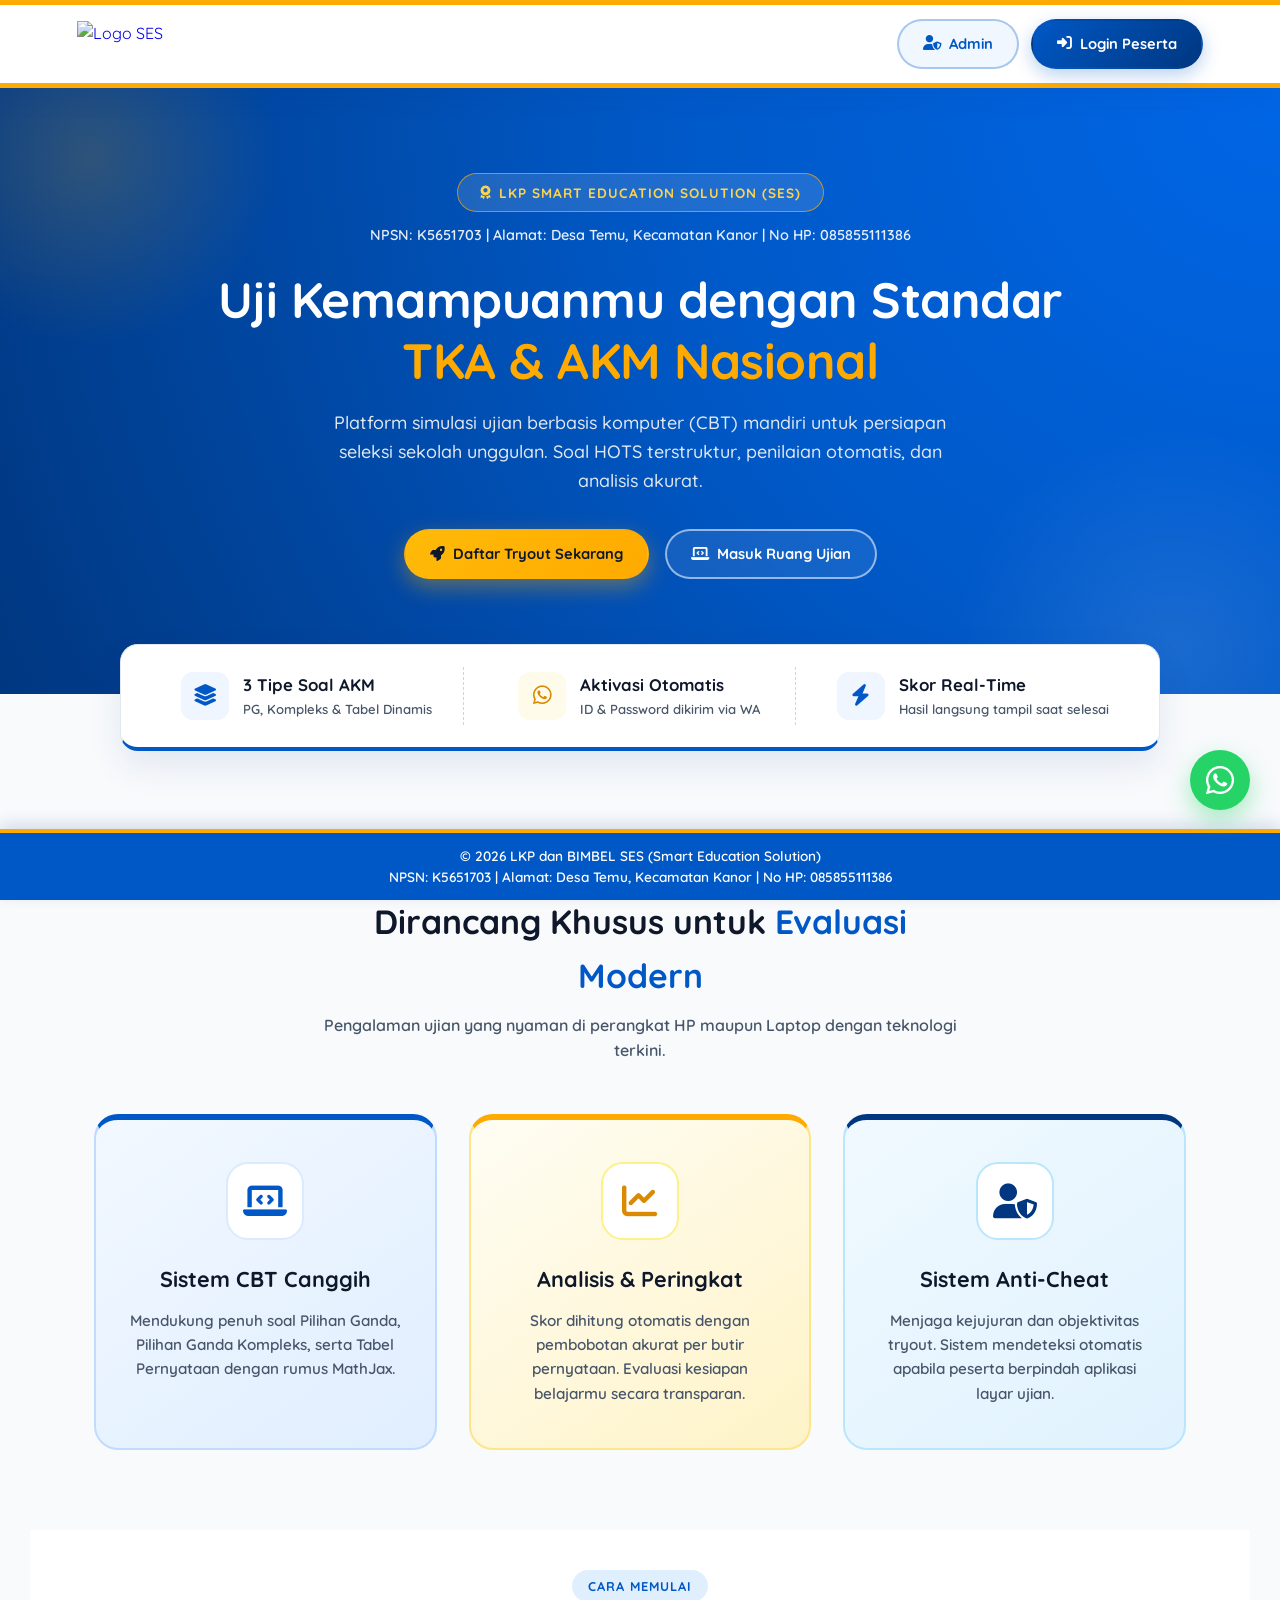
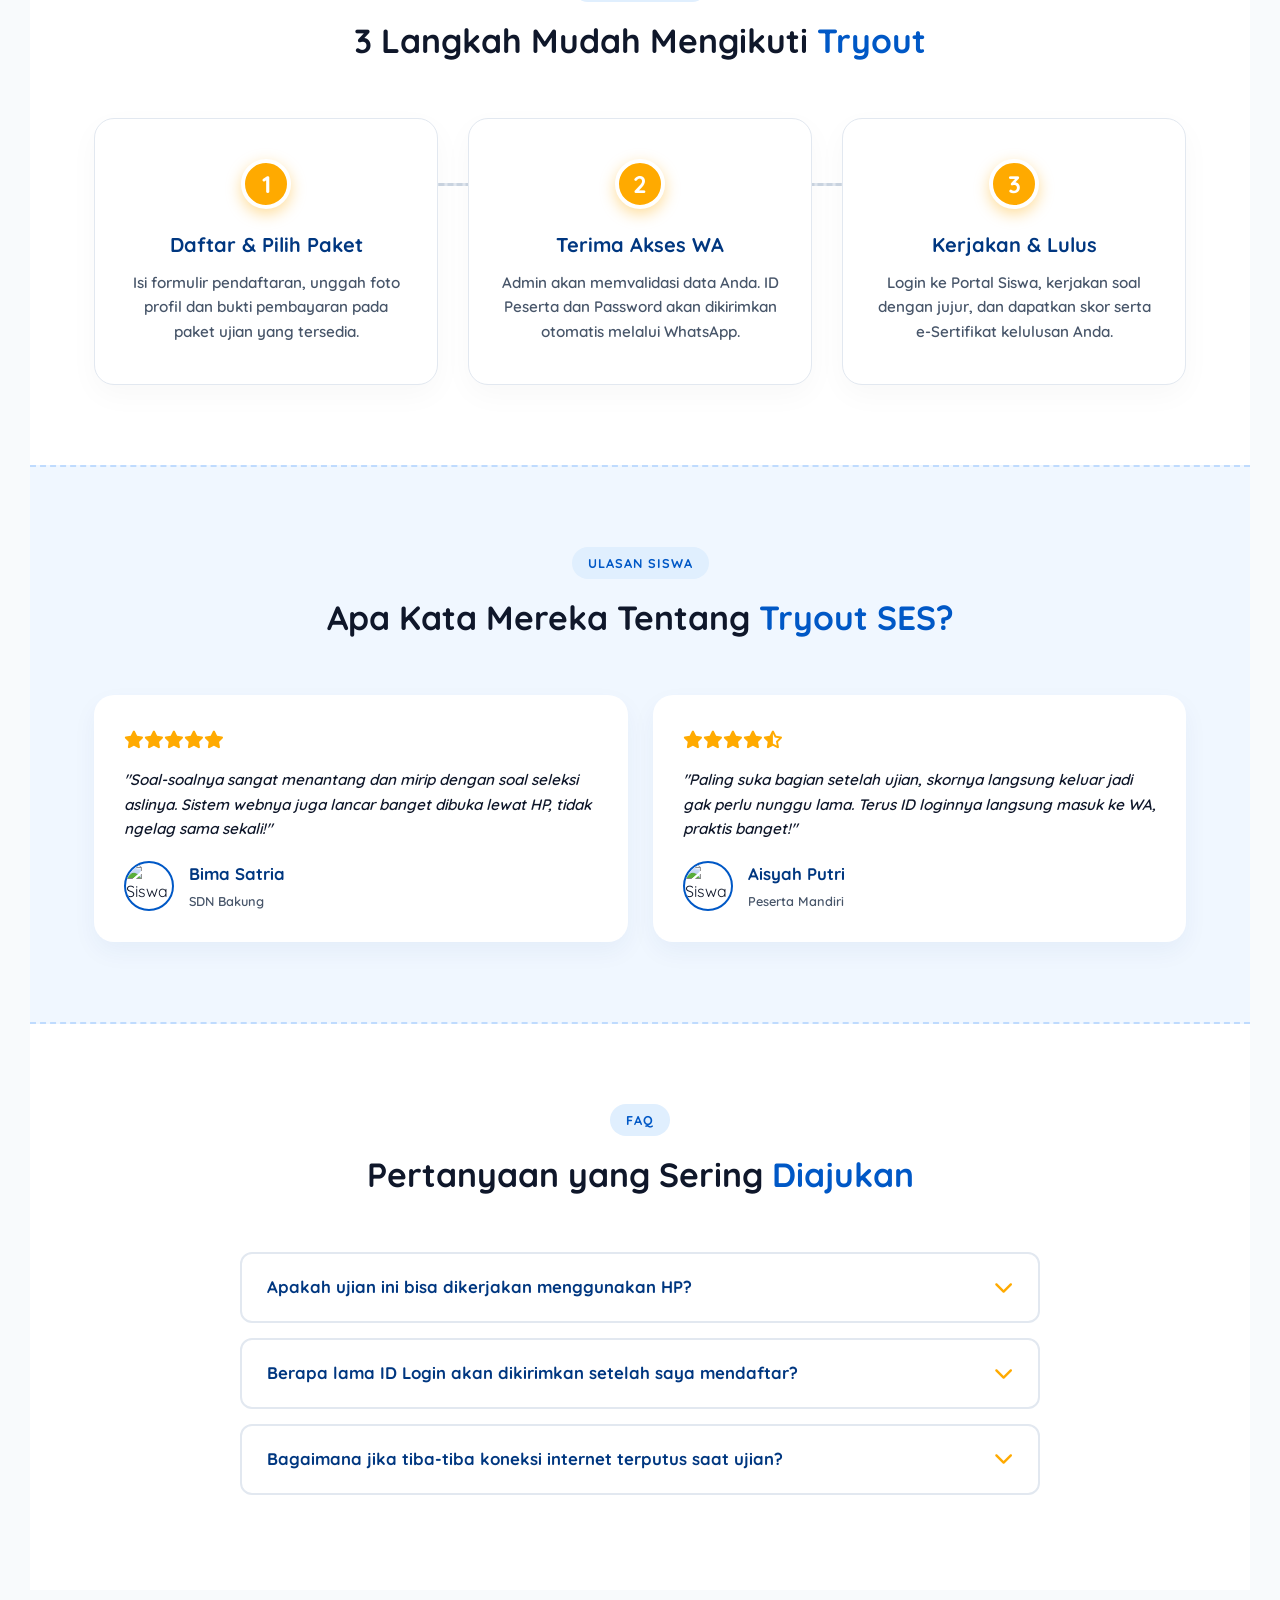
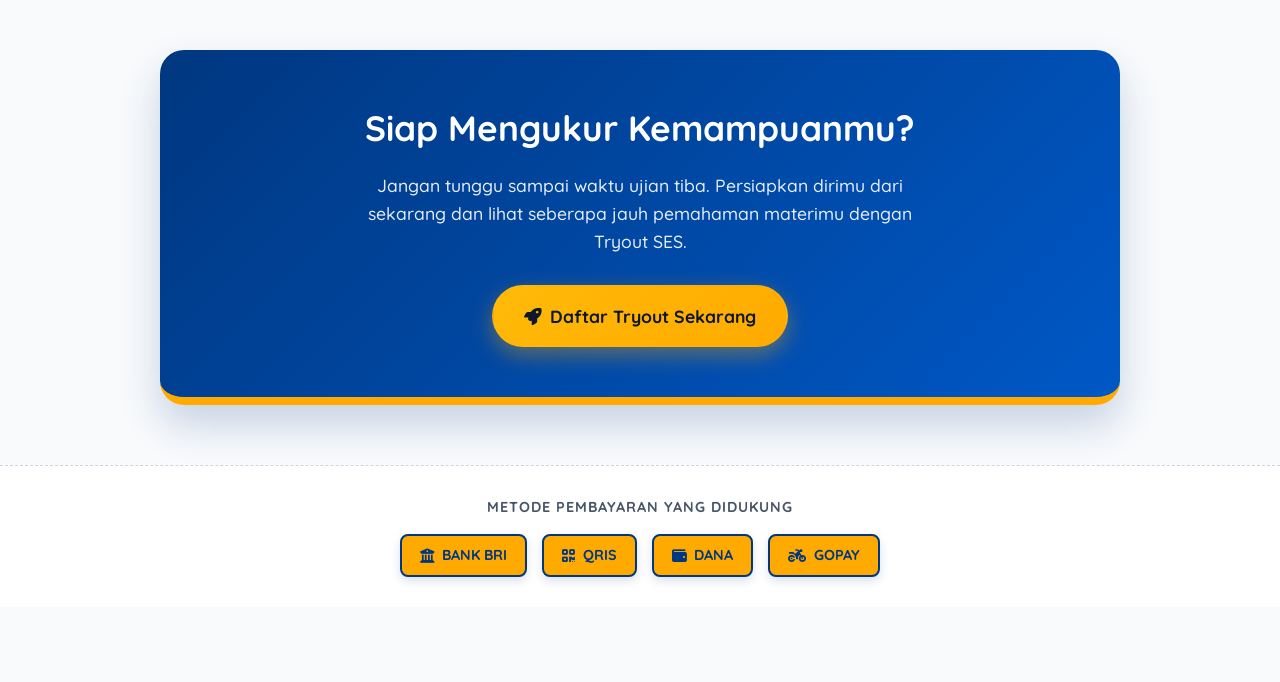
==== index.html @ 08a2fe68 "Add files via upload" ====
<!DOCTYPE html>
<html lang="id">
<head>
    <meta charset="UTF-8">
    <meta name="viewport" content="width=device-width, initial-scale=1.0, maximum-scale=1.0, user-scalable=no">
    <title>Tryout TKA Nasional | Smart Education Solution (SES)</title>
    <link rel="stylesheet" href="https://cdnjs.cloudflare.com/ajax/libs/font-awesome/6.4.0/css/all.min.css">
    
    <!-- PANGGILAN KE FILE CSS GLOBAL -->
    <link rel="stylesheet" href="global.css">

    <style>
        /* =========================================================
           CSS KHUSUS HALAMAN INDEX / BERANDA SAJA
           ========================================================= */
        .hero { 
            display: flex; flex-direction: column; align-items: center; justify-content: center; 
            text-align: center; padding: 85px 20px 115px; 
            background: radial-gradient(circle at top right, #0066e6 0%, var(--ses-blue) 45%, var(--ses-blue-dark) 100%); 
            color: var(--white); position: relative; overflow: hidden;
        }
        .hero-bg-circle { position: absolute; border-radius: 50%; pointer-events: none; z-index: 1; }
        .hero-bg-circle.c1 { width: 380px; height: 380px; background: radial-gradient(circle, rgba(255, 170, 0, 0.18) 0%, transparent 70%); top: -120px; left: -100px; }
        .hero-bg-circle.c2 { width: 450px; height: 450px; background: radial-gradient(circle, rgba(255, 255, 255, 0.1) 0%, transparent 70%); bottom: -180px; right: -120px; }

        .hero-content { position: relative; z-index: 2; max-width: 860px; display: flex; flex-direction: column; align-items: center; }
        .hero-badge { 
            background: rgba(255, 255, 255, 0.12); border: 1.5px solid rgba(255, 170, 0, 0.65); 
            color: var(--ses-gold-light); padding: 8px 22px; border-radius: 50px; font-size: 0.85rem; 
            font-weight: 800; margin-bottom: 24px; letter-spacing: 1px; text-transform: uppercase;
            display: inline-flex; align-items: center; gap: 8px; backdrop-filter: blur(4px);
        }
        .hero h1 { font-size: 3.1rem; margin-bottom: 18px; font-weight: 800; line-height: 1.22; letter-spacing: -0.5px; }
        .hero h1 span { color: var(--ses-gold); position: relative; display: inline-block; }
        .hero p { font-size: 1.12rem; max-width: 660px; margin-bottom: 35px; color: #e2e8f0; font-weight: 500; }
        .hero-buttons { display: flex; gap: 16px; flex-wrap: wrap; justify-content: center; width: 100%; max-width: 520px; }
        
        .btn-hero-secondary { color: var(--white); border: 2px solid rgba(255, 255, 255, 0.55); background: rgba(255, 255, 255, 0.08); backdrop-filter: blur(4px); }
        .btn-hero-secondary:hover { background: var(--white); color: var(--ses-blue-dark); border-color: var(--white); transform: translateY(-3px); }

        .stats-wrapper { max-width: 1080px; margin: -50px auto 20px; padding: 0 20px; position: relative; z-index: 10; }
        .stats-bar { 
            background: var(--white); border-radius: 18px; padding: 22px 30px; box-shadow: 0 15px 35px rgba(0, 55, 128, 0.09); 
            border: 1px solid #e2e8f0; border-bottom: 4px solid var(--ses-blue); display: grid; grid-template-columns: repeat(3, 1fr); gap: 20px; text-align: center; 
        }
        .stat-item { display: flex; align-items: center; justify-content: center; gap: 14px; padding: 5px 10px; }
        .stat-item:not(:last-child) { border-right: 1.5px dashed #cbd5e1; }
        .stat-icon { width: 48px; height: 48px; border-radius: 12px; background: #eff6ff; color: var(--ses-blue); display: flex; align-items: center; justify-content: center; font-size: 1.35rem; flex-shrink: 0; }
        .stat-item:nth-child(2) .stat-icon { background: #fffbeb; color: var(--ses-gold-dark); }
        .stat-text { text-align: left; }
        .stat-text h4 { font-size: 1.05rem; font-weight: 800; color: var(--text-main); margin: 0; }
        .stat-text p { font-size: 0.82rem; color: var(--text-muted); font-weight: 600; margin: 0; }
        /* =========================================================
           TEKS IDENTITAS RESMI DI BAWAH BADGE
           ========================================================= */
        .hero-instansi {
            color: rgba(255, 255, 255, 0.9);
            font-size: 0.9rem;
            font-weight: 600;
            margin-top: -12px; /* Menarik teks agar lebih dekat ke badge */
            margin-bottom: 22px;
            line-height: 1.6;
        }
        .hero-instansi strong {
            color: var(--ses-gold-light);
            font-size: 0.95rem;
            letter-spacing: 0.5px;
        }

        /* COMMON SECTION STYLES */
        .section { padding: 80px 5%; max-width: 1220px; margin: 0 auto; }
        .section-header { text-align: center; max-width: 650px; margin: 0 auto 50px; }
        .section-tag { display: inline-block; background: #e0effe; color: var(--ses-blue); font-weight: 800; font-size: 0.8rem; padding: 6px 16px; border-radius: 30px; margin-bottom: 12px; text-transform: uppercase; letter-spacing: 1px; }
        .section-header h2 { font-size: 2.1rem; color: var(--text-main); font-weight: 800; margin-bottom: 10px; }
        .section-header h2 span { color: var(--ses-blue); }
        .section-header p { color: var(--text-muted); font-size: 1rem; font-weight: 600; }

        /* FITUR GRID */
        .features-grid { display: grid; grid-template-columns: repeat(auto-fit, minmax(310px, 1fr)); gap: 32px; }
        .feature-card { padding: 42px 30px; border-radius: 24px; text-align: center; transition: all 0.35s ease; position: relative; overflow: hidden; z-index: 1; display: flex; flex-direction: column; align-items: center; }
        .card-soft-blue { background: linear-gradient(145deg, #f2f8ff 0%, #e0eeff 100%); border: 2px solid #bfdbfe; border-top: 6px solid var(--ses-blue); }
        .card-soft-gold { background: linear-gradient(145deg, #fffdf4 0%, #fef3c7 100%); border: 2px solid #fde68a; border-top: 6px solid var(--ses-gold); }
        .card-soft-royal { background: linear-gradient(145deg, #f0f9ff 0%, #e0f2fe 100%); border: 2px solid #bae6fd; border-top: 6px solid var(--ses-blue-dark); }
        .feature-card:hover { transform: translateY(-10px); box-shadow: 0 22px 45px rgba(0, 55, 128, 0.15); }
        .f-icon { width: 78px; height: 78px; background: var(--white); font-size: 2.2rem; display: inline-flex; align-items: center; justify-content: center; border-radius: 22px; margin-bottom: 22px; transition: transform 0.3s ease; }
        .feature-card:hover .f-icon { transform: scale(1.08) rotate(-3deg); }
        .card-soft-blue .f-icon { color: var(--ses-blue); border: 2px solid #dbeafe; }
        .card-soft-gold .f-icon { color: var(--ses-gold-dark); border: 2px solid #fef08a; }
        .card-soft-royal .f-icon { color: var(--ses-blue-dark); border: 2px solid #bae6fd; }
        .card-content h3 { color: var(--text-main); margin-bottom: 12px; font-size: 1.35rem; font-weight: 800; }
        .card-content p { color: var(--text-muted); font-size: 0.95rem; font-weight: 600; }

        /* ALUR CARA KERJA */
        .steps-wrapper { display: grid; grid-template-columns: repeat(3, 1fr); gap: 30px; position: relative; }
        .step-card { background: var(--white); padding: 40px 30px; border-radius: 20px; text-align: center; border: 1px solid #e2e8f0; box-shadow: 0 10px 30px rgba(0,0,0,0.03); position: relative; z-index: 2; transition: 0.3s; }
        .step-card:hover { border-color: var(--ses-blue); transform: translateY(-5px); box-shadow: 0 15px 35px rgba(0, 55, 128, 0.1); }
        .step-number { width: 50px; height: 50px; background: var(--ses-gold); color: white; font-size: 1.5rem; font-weight: 900; display: flex; align-items: center; justify-content: center; border-radius: 50%; margin: 0 auto 20px; box-shadow: 0 5px 15px rgba(255,170,0,0.4); border: 4px solid var(--white); }
        .step-card h3 { color: var(--ses-blue-dark); font-size: 1.25rem; font-weight: 800; margin-bottom: 10px; }
        .step-card p { color: var(--text-muted); font-size: 0.95rem; font-weight: 600; margin: 0; }
        .steps-line { position: absolute; top: 65px; left: 15%; right: 15%; height: 3px; background: #e2e8f0; z-index: 1; border-top: 3px dashed #cbd5e1; }

        /* TESTIMONI SISWA */
        .testi-section { background: #f0f7ff; border-top: 2px dashed #bfdbfe; border-bottom: 2px dashed #bfdbfe; }
        .testi-grid { display: grid; grid-template-columns: repeat(auto-fit, minmax(300px, 1fr)); gap: 25px; }
        .testi-card { background: var(--white); padding: 30px; border-radius: 20px; box-shadow: 0 10px 25px rgba(0, 55, 128, 0.05); }
        .stars { color: var(--ses-gold); font-size: 1.1rem; margin-bottom: 15px; }
        .testi-text { font-size: 0.95rem; color: var(--text-main); font-weight: 600; font-style: italic; margin-bottom: 20px; line-height: 1.6; }
        .testi-user { display: flex; align-items: center; gap: 15px; }
        .testi-avatar { width: 50px; height: 50px; border-radius: 50%; object-fit: cover; border: 2px solid var(--ses-blue); }
        .testi-name h4 { margin: 0 0 3px; color: var(--ses-blue-dark); font-size: 1.05rem; font-weight: 800; }
        .testi-name p { margin: 0; color: var(--text-muted); font-size: 0.8rem; font-weight: 600; }

        /* =========================================================
           TAMBAHAN 1: FAQ (TANYA JAWAB)
           ========================================================= */
        .faq-wrapper { max-width: 800px; margin: 0 auto; }
        .faq-item { background: var(--white); border: 2px solid #e2e8f0; border-radius: 12px; margin-bottom: 15px; overflow: hidden; transition: 0.3s; }
        .faq-item.active { border-color: var(--ses-blue); box-shadow: 0 5px 20px rgba(0,88,198,0.08); }
        .faq-question { padding: 20px 25px; display: flex; justify-content: space-between; align-items: center; cursor: pointer; font-weight: 800; color: var(--ses-blue-dark); font-size: 1.05rem; }
        .faq-icon { transition: transform 0.3s ease; color: var(--ses-gold); font-size: 1.2rem; }
        .faq-item.active .faq-icon { transform: rotate(180deg); }
        .faq-answer { max-height: 0; padding: 0 25px; color: var(--text-muted); font-weight: 600; font-size: 0.95rem; transition: all 0.3s ease; opacity: 0; line-height: 1.6; }
        .faq-item.active .faq-answer { max-height: 300px; padding: 0 25px 25px; opacity: 1; }

        /* BOTTOM CTA BANNER */
        .cta-bottom { max-width: 1000px; margin: 0 auto; padding: 60px 20px; text-align: center; }
        .cta-box { background: linear-gradient(135deg, var(--ses-blue-dark) 0%, var(--ses-blue) 100%); padding: 50px 40px; border-radius: 24px; color: var(--white); box-shadow: 0 20px 40px rgba(0, 55, 128, 0.2); position: relative; overflow: hidden; border-bottom: 8px solid var(--ses-gold); }
        .cta-box h2 { font-size: 2.2rem; font-weight: 800; margin-bottom: 15px; }
        .cta-box p { font-size: 1.1rem; opacity: 0.9; margin-bottom: 30px; font-weight: 500; max-width: 600px; margin-left: auto; margin-right: auto; }

        /* =========================================================
           TAMBAHAN 2: PITA LOGO PEMBAYARAN
           ========================================================= */
        .payment-section { text-align: center; padding: 30px 20px; border-top: 1px dashed #cbd5e1; background: var(--white); }
        .payment-section p { font-size: 0.9rem; font-weight: 800; color: var(--text-muted); margin-bottom: 15px; text-transform: uppercase; letter-spacing: 1px; }
        .payment-logos { display: flex; justify-content: center; gap: 15px; flex-wrap: wrap; }
        .pay-logo { background: #f8fafc; border: 1px solid #e2e8f0; padding: 8px 18px; border-radius: 8px; font-weight: 800; color: var(--ses-blue-dark); font-size: 0.9rem; display: flex; align-items: center; gap: 8px; box-shadow: 0 2px 5px rgba(0,0,0,0.02); }
        
        /* =========================================================
           TAMBAHAN 3: TOMBOL WA MELAYANG
           ========================================================= */
        .float-wa { 
            position: fixed; bottom: 30px; right: 30px; background: #25D366; color: white; 
            width: 60px; height: 60px; border-radius: 50%; display: flex; justify-content: center; 
            align-items: center; font-size: 2rem; box-shadow: 0 10px 25px rgba(37,211,102,0.4); 
            z-index: 9999; text-decoration: none; transition: transform 0.3s ease; 
        }
        .float-wa:hover { transform: scale(1.1) translateY(-5px); }

        @media (max-width: 800px) {
            .steps-wrapper { grid-template-columns: 1fr; gap: 20px; }
            .steps-line { display: none; }
            .cta-box { padding: 40px 25px; }
            .cta-box h2 { font-size: 1.8rem; }
        }
        @media (max-width: 768px) {
            .hero { padding: 55px 18px 85px; }
            .hero h1 { font-size: 2rem; margin-bottom: 14px; }
            .stats-wrapper { margin-top: -35px; }
            .stats-bar { grid-template-columns: 1fr; gap: 14px; padding: 18px 20px; }
            .stat-item { justify-content: flex-start; }
            .stat-item:not(:last-child) { border-right: none; border-bottom: 1px dashed #e2e8f0; padding-bottom: 12px; }
            .section { padding: 50px 20px; }
            .section-header { margin-bottom: 32px; }
            .section-header h2 { font-size: 1.65rem; }
            .float-wa { width: 50px; height: 50px; font-size: 1.6rem; bottom: 20px; right: 20px; }
        }
        /* =========================================================
           TAMBAHAN 1: FAQ (TANYA JAWAB)
           ========================================================= */
        .faq-wrapper { max-width: 800px; margin: 0 auto; }
        .faq-item { background: var(--white); border: 2px solid #e2e8f0; border-radius: 12px; margin-bottom: 15px; overflow: hidden; transition: 0.3s; }
        .faq-item.active { border-color: var(--ses-blue); box-shadow: 0 5px 20px rgba(0,88,198,0.08); }
        .faq-question { padding: 20px 25px; display: flex; justify-content: space-between; align-items: center; cursor: pointer; font-weight: 800; color: var(--ses-blue-dark); font-size: 1.05rem; }
        .faq-icon { transition: transform 0.3s ease; color: var(--ses-gold); font-size: 1.2rem; }
        .faq-item.active .faq-icon { transform: rotate(180deg); }
        .faq-answer { max-height: 0; padding: 0 25px; color: var(--text-muted); font-weight: 600; font-size: 0.95rem; transition: all 0.3s ease; opacity: 0; line-height: 1.6; }
        .faq-item.active .faq-answer { max-height: 300px; padding: 0 25px 25px; opacity: 1; }

        /* =========================================================
           TAMBAHAN 2: PITA LOGO PEMBAYARAN
           ========================================================= */
        .payment-section { text-align: center; padding: 30px 20px; border-top: 1px dashed #cbd5e1; background: var(--white); }
        .payment-section p { font-size: 0.9rem; font-weight: 800; color: var(--text-muted); margin-bottom: 15px; text-transform: uppercase; letter-spacing: 1px; }
        .payment-logos { display: flex; justify-content: center; gap: 15px; flex-wrap: wrap; }
        .pay-logo { background: #f8fafc; border: 1px solid #e2e8f0; padding: 8px 18px; border-radius: 8px; font-weight: 800; color: var(--ses-blue-dark); font-size: 0.9rem; display: flex; align-items: center; gap: 8px; box-shadow: 0 2px 5px rgba(0,0,0,0.02); }
        
        /* =========================================================
           TAMBAHAN 3: TOMBOL WA MELAYANG
           ========================================================= */
        .float-wa { 
            position: fixed; bottom: 30px; right: 30px; background: #25D366; color: white; 
            width: 60px; height: 60px; border-radius: 50%; display: flex; justify-content: center; 
            align-items: center; font-size: 2rem; box-shadow: 0 10px 25px rgba(37,211,102,0.4); 
            z-index: 9999; text-decoration: none; transition: transform 0.3s ease; 
        }
        .float-wa:hover { transform: scale(1.1) translateY(-5px); }

        @media (max-width: 768px) {
            .float-wa { width: 50px; height: 50px; font-size: 1.6rem; bottom: 20px; right: 20px; }
        }
        /* =========================================================
           TAMBAHAN 2: PITA LOGO PEMBAYARAN (KARTU KUNING LIST BIRU)
           ========================================================= */
        .payment-section { text-align: center; padding: 30px 20px; border-top: 1px dashed #cbd5e1; background: var(--white); }
        .payment-section p { font-size: 0.9rem; font-weight: 800; color: var(--text-muted); margin-bottom: 15px; text-transform: uppercase; letter-spacing: 1px; }
        .payment-logos { display: flex; justify-content: center; gap: 15px; flex-wrap: wrap; }
        
        .pay-logo { 
            background: var(--ses-gold); /* Warna dalam kuning logo */
            border: 2px solid var(--ses-blue-dark); /* List biru mengelilingi */
            padding: 8px 18px; 
            border-radius: 8px; 
            font-weight: 800; 
            color: var(--ses-blue-dark); /* Teks biru gelap agar kontras */
            font-size: 0.9rem; 
            display: flex; 
            align-items: center; 
            gap: 8px; 
            box-shadow: 0 4px 10px rgba(0, 55, 128, 0.15); 
            transition: transform 0.2s;
        }
        .pay-logo:hover { transform: translateY(-3px); }
        /* Memaksa warna ikon di dalam kotak menjadi biru gelap */
        .pay-logo i { color: var(--ses-blue-dark) !important; } 
        
        /* =========================================================
           TAMBAHAN 3: TOMBOL WA MELAYANG (POSISI DISESUAIKAN)
           ========================================================= */
        .float-wa { 
            position: fixed; 
            bottom: 90px; /* Dinaikkan agar tidak tertimpa footer biru */
            right: 30px; 
            background: #25D366; color: white; 
            width: 60px; height: 60px; border-radius: 50%; display: flex; justify-content: center; 
            align-items: center; font-size: 2rem; box-shadow: 0 10px 25px rgba(37,211,102,0.4); 
            z-index: 9999; text-decoration: none; transition: transform 0.3s ease; 
        }
        .float-wa:hover { transform: scale(1.1) translateY(-5px); }

        @media (max-width: 768px) {
            .float-wa { width: 50px; height: 50px; font-size: 1.6rem; bottom: 85px; right: 20px; }
        }
    </style>
</head>
<body>

   <!-- NAVBAR -->
    <nav class="navbar">
        <a href="index.html" class="logo-area">
            <img src="https://res.cloudinary.com/x28w7gjn/image/upload/v1791382186/o74vocbwaiaahr94fogz.png" alt="Logo SES">
        </a>
        <div class="nav-buttons">
            <a href="admin.html" class="btn btn-outline"><i class="fas fa-user-shield"></i> Admin</a>
            <a href="siswa.html" class="btn btn-primary"><i class="fas fa-sign-in-alt"></i> Login Peserta</a>
        </div>
    </nav>
    <!-- HERO SECTION -->
    <section class="hero">
        <div class="hero-bg-circle c1"></div>
        <div class="hero-bg-circle c2"></div>
        <div class="hero-content">
            <div class="hero-badge"><i class="fas fa-award"></i> LKP Smart Education Solution (SES)</div>
            
            <!-- 👇 TAMBAHAN TEKS IDENTITAS LENGKAP 👇 -->
            <div class="hero-instansi">
                NPSN: K5651703 | Alamat: Desa Temu, Kecamatan Kanor | No HP: 085855111386
            </div>
            
            <h1>Uji Kemampuanmu dengan Standar <span>TKA & AKM Nasional</span></h1>
            <p>Platform simulasi ujian berbasis komputer (CBT) mandiri untuk persiapan seleksi sekolah unggulan. Soal HOTS terstruktur, penilaian otomatis, dan analisis akurat.</p>
            
            <div class="hero-buttons">
                <a href="daftar.html" class="btn btn-gold">
                    <i class="fas fa-rocket"></i> Daftar Tryout Sekarang
                </a>
                <a href="siswa.html" class="btn btn-hero-secondary">
                    <i class="fas fa-laptop-code"></i> Masuk Ruang Ujian
                </a>
            </div>
        </div>
    </section>

    <!-- BAR KEUNGGULAN CEPAT -->
    <div class="stats-wrapper">
        <div class="stats-bar">
            <div class="stat-item">
                <div class="stat-icon"><i class="fas fa-layer-group"></i></div>
                <div class="stat-text">
                    <h4>3 Tipe Soal AKM</h4>
                    <p>PG, Kompleks & Tabel Dinamis</p>
                </div>
            </div>
            <div class="stat-item">
                <div class="stat-icon"><i class="fab fa-whatsapp"></i></div>
                <div class="stat-text">
                    <h4>Aktivasi Otomatis</h4>
                    <p>ID & Password dikirim via WA</p>
                </div>
            </div>
            <div class="stat-item">
                <div class="stat-icon"><i class="fas fa-bolt"></i></div>
                <div class="stat-text">
                    <h4>Skor Real-Time</h4>
                    <p>Hasil langsung tampil saat selesai</p>
                </div>
            </div>
        </div>
    </div>

    <!-- FITUR UTAMA -->
    <section class="section">
        <div class="section-header">
            <span class="section-tag">Keunggulan Platform</span>
            <h2>Dirancang Khusus untuk <span>Evaluasi Modern</span></h2>
            <p>Pengalaman ujian yang nyaman di perangkat HP maupun Laptop dengan teknologi terkini.</p>
        </div>

        <div class="features-grid">
            <div class="feature-card card-soft-blue">
                <div class="card-content">
                    <div class="f-icon"><i class="fas fa-laptop-code"></i></div>
                    <h3>Sistem CBT Canggih</h3>
                    <p>Mendukung penuh soal Pilihan Ganda, Pilihan Ganda Kompleks, serta Tabel Pernyataan dengan rumus MathJax.</p>
                </div>
            </div>
            
            <div class="feature-card card-soft-gold">
                <div class="card-content">
                    <div class="f-icon"><i class="fas fa-chart-line"></i></div>
                    <h3>Analisis & Peringkat</h3>
                    <p>Skor dihitung otomatis dengan pembobotan akurat per butir pernyataan. Evaluasi kesiapan belajarmu secara transparan.</p>
                </div>
            </div>
            
            <div class="feature-card card-soft-royal">
                <div class="card-content">
                    <div class="f-icon"><i class="fas fa-user-shield"></i></div>
                    <h3>Sistem Anti-Cheat</h3>
                    <p>Menjaga kejujuran dan objektivitas tryout. Sistem mendeteksi otomatis apabila peserta berpindah aplikasi layar ujian.</p>
                </div>
            </div>
        </div>
    </section>

    <!-- ALUR CARA KERJA -->
    <section class="section" style="background: #ffffff; padding-top: 40px;">
        <div class="section-header">
            <span class="section-tag">Cara Memulai</span>
            <h2>3 Langkah Mudah Mengikuti <span>Tryout</span></h2>
        </div>

        <div class="steps-wrapper">
            <div class="steps-line"></div>
            <div class="step-card">
                <div class="step-number">1</div>
                <h3>Daftar & Pilih Paket</h3>
                <p>Isi formulir pendaftaran, unggah foto profil dan bukti pembayaran pada paket ujian yang tersedia.</p>
            </div>
            <div class="step-card">
                <div class="step-number">2</div>
                <h3>Terima Akses WA</h3>
                <p>Admin akan memvalidasi data Anda. ID Peserta dan Password akan dikirimkan otomatis melalui WhatsApp.</p>
            </div>
            <div class="step-card">
                <div class="step-number">3</div>
                <h3>Kerjakan & Lulus</h3>
                <p>Login ke Portal Siswa, kerjakan soal dengan jujur, dan dapatkan skor serta e-Sertifikat kelulusan Anda.</p>
            </div>
        </div>
    </section>

    <!-- TESTIMONI -->
    <section class="section testi-section">
        <div class="section-header">
            <span class="section-tag">Ulasan Siswa</span>
            <h2>Apa Kata Mereka Tentang <span>Tryout SES?</span></h2>
        </div>

        <div class="testi-grid">
            <div class="testi-card">
                <div class="stars"><i class="fas fa-star"></i><i class="fas fa-star"></i><i class="fas fa-star"></i><i class="fas fa-star"></i><i class="fas fa-star"></i></div>
                <p class="testi-text">"Soal-soalnya sangat menantang dan mirip dengan soal seleksi aslinya. Sistem webnya juga lancar banget dibuka lewat HP, tidak ngelag sama sekali!"</p>
                <div class="testi-user">
                    <img src="https://ui-avatars.com/api/?name=Bima+Satria&background=0058c6&color=fff" class="testi-avatar" alt="Siswa">
                    <div class="testi-name">
                        <h4>Bima Satria</h4>
                        <p>SDN Bakung</p>
                    </div>
                </div>
            </div>
            <div class="testi-card">
                <div class="stars"><i class="fas fa-star"></i><i class="fas fa-star"></i><i class="fas fa-star"></i><i class="fas fa-star"></i><i class="fas fa-star-half-alt"></i></div>
                <p class="testi-text">"Paling suka bagian setelah ujian, skornya langsung keluar jadi gak perlu nunggu lama. Terus ID loginnya langsung masuk ke WA, praktis banget!"</p>
                <div class="testi-user">
                    <img src="https://ui-avatars.com/api/?name=Aisyah+Putri&background=f59e0b&color=fff" class="testi-avatar" alt="Siswa">
                    <div class="testi-name">
                        <h4>Aisyah Putri</h4>
                        <p>Peserta Mandiri</p>
                    </div>
                </div>
            </div>
        </div>
    </section>

    <!-- FAQ (BARU) -->
    <section class="section" style="background: #ffffff;">
        <div class="section-header">
            <span class="section-tag">FAQ</span>
            <h2>Pertanyaan yang Sering <span>Diajukan</span></h2>
        </div>

        <div class="faq-wrapper">
            <div class="faq-item">
                <div class="faq-question" onclick="toggleFaq(this)">
                    Apakah ujian ini bisa dikerjakan menggunakan HP?
                    <i class="fas fa-chevron-down faq-icon"></i>
                </div>
                <div class="faq-answer">
                    Tentu saja bisa! Platform LMS SES dirancang 100% responsif (Mobile-Friendly). Anda bisa mengerjakan tryout dengan nyaman menggunakan HP, Tablet, maupun Laptop selama terhubung dengan internet.
                </div>
            </div>

            <div class="faq-item">
                <div class="faq-question" onclick="toggleFaq(this)">
                    Berapa lama ID Login akan dikirimkan setelah saya mendaftar?
                    <i class="fas fa-chevron-down faq-icon"></i>
                </div>
                <div class="faq-answer">
                    Setelah Anda mengirimkan formulir dan bukti transfer pembayaran yang valid, Admin kami akan melakukan validasi maksimal 1x24 jam. ID Peserta dan Password akan langsung dikirim ke nomor WhatsApp Anda.
                </div>
            </div>

            <div class="faq-item">
                <div class="faq-question" onclick="toggleFaq(this)">
                    Bagaimana jika tiba-tiba koneksi internet terputus saat ujian?
                    <i class="fas fa-chevron-down faq-icon"></i>
                </div>
                <div class="faq-answer">
                    Jangan panik. Sistem tidak akan langsung mengeluarkan Anda. Namun, Anda tidak diperkenankan memuat ulang (refresh) halaman atau membuka tab baru agar tidak terdeteksi oleh sistem Anti-Cheat kami.
                </div>
            </div>
        </div>
    </section>

    <!-- BOTTOM CTA BANNER -->
    <div class="cta-bottom">
        <div class="cta-box">
            <h2>Siap Mengukur Kemampuanmu?</h2>
            <p>Jangan tunggu sampai waktu ujian tiba. Persiapkan dirimu dari sekarang dan lihat seberapa jauh pemahaman materimu dengan Tryout SES.</p>
            <a href="daftar.html" class="btn btn-gold" style="font-size: 1.1rem; padding: 15px 30px;">
                <i class="fas fa-rocket"></i> Daftar Tryout Sekarang
            </a>
        </div>
    </div>

    <!-- PITA PEMBAYARAN (BARU) -->
    <div class="payment-section">
        <p>Metode Pembayaran yang Didukung</p>
        <div class="payment-logos">
            <span class="pay-logo"><i class="fas fa-university" style="color: #00529C;"></i> BANK BRI</span>
            <span class="pay-logo"><i class="fas fa-qrcode" style="color: #ef4444;"></i> QRIS</span>
            <span class="pay-logo"><i class="fas fa-wallet" style="color: #00A5CF;"></i> DANA</span>
            <span class="pay-logo"><i class="fas fa-motorcycle" style="color: #00A651;"></i> GOPAY</span>
        </div>
    </div>

    <!-- FOOTER -->
    <!-- FOOTER -->
    <footer class="footer">
        &copy; 2026 LKP dan BIMBEL SES (Smart Education Solution)<br>
        NPSN: K5651703 | Alamat: Desa Temu, Kecamatan Kanor | No HP: 085855111386
    </footer>

    <!-- TOMBOL WA MELAYANG (BARU) -->
    <a href="https://wa.me/6285855111386" target="_blank" class="float-wa" title="Hubungi Admin via WhatsApp">
        <i class="fab fa-whatsapp"></i>
    </a>

    <!-- SCRIPT KECIL UNTUK ANIMASI FAQ -->
    <script>
        function toggleFaq(element) {
            const parent = element.parentElement;
            // Menutup item lain yang sedang terbuka (opsional, agar lebih rapi)
            document.querySelectorAll('.faq-item').forEach(item => {
                if (item !== parent) item.classList.remove('active');
            });
            // Membuka/Menutup item yang diklik
            parent.classList.toggle('active');
        }
    </script>
</body>
</html>
---- global.css ----
/* =========================================================
   FILE: global.css
   FUNGSI: Palet Warna Logo SES & Desain Komponen Umum
   ========================================================= */

@import url('https://fonts.googleapis.com/css2?family=Quicksand:wght@400;500;600;700;800&display=swap');

:root {
    --ses-blue: #0058c6;          
    --ses-blue-dark: #003780;     
    --ses-blue-light: #3b82f6;    
    --ses-gold: #ffaa00;          
    --ses-gold-dark: #d98a00;     
    --ses-gold-light: #fcd34d;    
    
    --bg-page: #f8fafc;
    --text-main: #0f172a;
    --text-muted: #475569;
    --white: #ffffff;
    --line: #cbd5e1;
}

* { 
    box-sizing: border-box; 
    font-family: 'Quicksand', sans-serif; 
    margin: 0; 
    padding: 0; 
}

body { 
    background: var(--bg-page); 
    color: var(--text-main); 
    overflow-x: hidden; 
    -webkit-tap-highlight-color: transparent; 
    line-height: 1.6;
}

/* =========================================================
   NAVBAR (HEADER GLOBAL) - DIPERBARUI FULL EMAS
   ========================================================= */
.navbar { 
    background: rgba(255, 255, 255, 0.96); 
    backdrop-filter: blur(10px);
    padding: 14px 6%; 
    display: flex; 
    justify-content: space-between; 
    align-items: center; 
    box-shadow: 0 8px 25px rgba(0, 55, 128, 0.08); 
    position: sticky; 
    top: 0; 
    z-index: 1000; 
    
    /* 👇 GARIS TEPI EMAS ATAS & BAWAH MENDATAR PENUH 👇 */
    border-top: 5px solid var(--ses-gold);
    border-bottom: 5px solid var(--ses-gold);
}

.logo-area { display: flex; align-items: center; gap: 12px; text-decoration: none; }
.logo-area img { height: 46px; width: auto; object-fit: contain; transition: transform 0.3s ease; }
.logo-area:hover img { transform: scale(1.03); }
.nav-buttons { display: flex; gap: 12px; align-items: center; }

/* =========================================================
   CUSTOM MODAL & ALERT GLOBAL (SES UI)
   ========================================================= */
.ses-modal-backdrop {
    position: fixed; inset: 0; background: rgba(15, 23, 42, 0.6); 
    backdrop-filter: blur(4px); z-index: 10000; display: flex; 
    align-items: center; justify-content: center; padding: 20px;
    opacity: 0; visibility: hidden; transition: 0.3s ease;
}
.ses-modal-backdrop.show { opacity: 1; visibility: visible; }

.ses-modal-box {
    background: var(--white); border-radius: 20px; max-width: 400px; width: 100%; 
    padding: 35px 25px; text-align: center; box-shadow: 0 20px 40px rgba(0,0,0,0.15);
    transform: translateY(20px) scale(0.95); transition: 0.4s cubic-bezier(0.68, -0.55, 0.265, 1.55);
    border-top: 6px solid var(--ses-blue);
}
.ses-modal-backdrop.show .ses-modal-box { transform: translateY(0) scale(1); }

.ses-modal-box h3 { color: var(--ses-blue-dark); margin: 0 0 10px; font-size: 1.4rem; font-weight: 800;}
.ses-modal-box p { color: var(--text-muted); font-size: 0.95rem; margin-bottom: 25px; line-height: 1.6; font-weight: 600;}

/* =========================================================
   TOMBOL STANDAR (BUTTONS)
   ========================================================= */
.btn { 
    padding: 11px 24px; 
    border-radius: 50px; 
    font-weight: 800; 
    text-decoration: none; 
    font-size: 0.92rem; 
    transition: all 0.3s cubic-bezier(0.4, 0, 0.2, 1); 
    display: inline-flex; 
    align-items: center; 
    justify-content: center;
    gap: 8px; 
    border: 2px solid transparent; 
    cursor: pointer;
    white-space: nowrap;
}
.btn-outline { color: var(--ses-blue); border-color: rgba(0, 88, 198, 0.3); background: #f0f7ff; }
.btn-outline:hover { border-color: var(--ses-blue); background: #e0effe; transform: translateY(-2px); }
.btn-primary { background: linear-gradient(135deg, var(--ses-blue) 0%, var(--ses-blue-dark) 100%); color: var(--white); box-shadow: 0 6px 18px rgba(0, 88, 198, 0.28); }
.btn-primary:hover { transform: translateY(-2px); box-shadow: 0 10px 25px rgba(0, 88, 198, 0.4); }
.btn-gold { background: linear-gradient(135deg, #ffba08 0%, var(--ses-gold) 100%); color: #0f172a; box-shadow: 0 8px 22px rgba(255, 170, 0, 0.38); }
.btn-gold:hover { background: linear-gradient(135deg, var(--ses-gold) 0%, var(--ses-gold-dark) 100%); color: var(--white); transform: translateY(-3px); box-shadow: 0 12px 28px rgba(255, 170, 0, 0.5); }

/* =========================================================
   TOAST NOTIFIKASI
   ========================================================= */
#toast { 
    position: fixed; bottom: 30px; left: 50%; transform: translateX(-50%) translateY(100px); 
    background: #10b981; color: white; padding: 12px 30px; border-radius: 50px; 
    font-weight: 800; box-shadow: 0 10px 25px rgba(0,0,0,0.2); opacity: 0; 
    transition: all 0.4s cubic-bezier(0.68, -0.55, 0.265, 1.55); z-index: 1000; 
}
#toast.show { opacity: 1; transform: translateX(-50%) translateY(0); }
#toast.error { background: #ef4444; }

/* =========================================================
   FOOTER STANDAR
   ========================================================= */
.footer { 
    background: var(--white); padding: 35px 20px; text-align: center; 
    color: var(--text-muted); font-weight: 700; font-size: 0.9rem; 
    border-top: 4px solid var(--ses-blue); position: relative;
}
.footer span { color: var(--ses-blue); font-weight: 800; }

/* =========================================================
   RESPONSIVE DESIGN GLOBAL
   ========================================================= */
@media (max-width: 768px) {
    .navbar { padding: 12px 18px; }
    .logo-area img { height: 34px; } 
    .nav-buttons { gap: 8px; }
    .nav-buttons .btn-outline { padding: 8px 14px; font-size: 0.8rem; }
    .nav-buttons .btn-primary { padding: 8px 16px; font-size: 0.82rem; }
}
@media (max-width: 420px) {
    .nav-buttons .btn-outline { display: none; }
}
/* =========================================================
   FOOTER STANDAR (DIUBAH MENJADI PATEN/FIXED WARNA BIRU)
   ========================================================= */
.footer { 
    background: var(--ses-blue); /* Warna dasar biru SES */
    padding: 12px 20px; 
    text-align: center; 
    color: var(--white); /* Teks menjadi putih agar kontras */
    font-weight: 600; 
    font-size: 0.85rem; 
    border-top: 4px solid var(--ses-gold); /* Garis batas atas kuning emas */
    position: fixed; /* Membuatnya paten/menempel */
    bottom: 0;
    left: 0;
    width: 100%;
    z-index: 1000;
    box-shadow: 0 -5px 15px rgba(0, 55, 128, 0.15);
    line-height: 1.6;
}

.footer span { color: var(--ses-gold-light); font-weight: 800; }

/* Tambahkan bantalan di bawah body agar konten paling bawah 
   tidak bersembunyi di balik footer yang paten */
body {
    padding-bottom: 75px; 
}
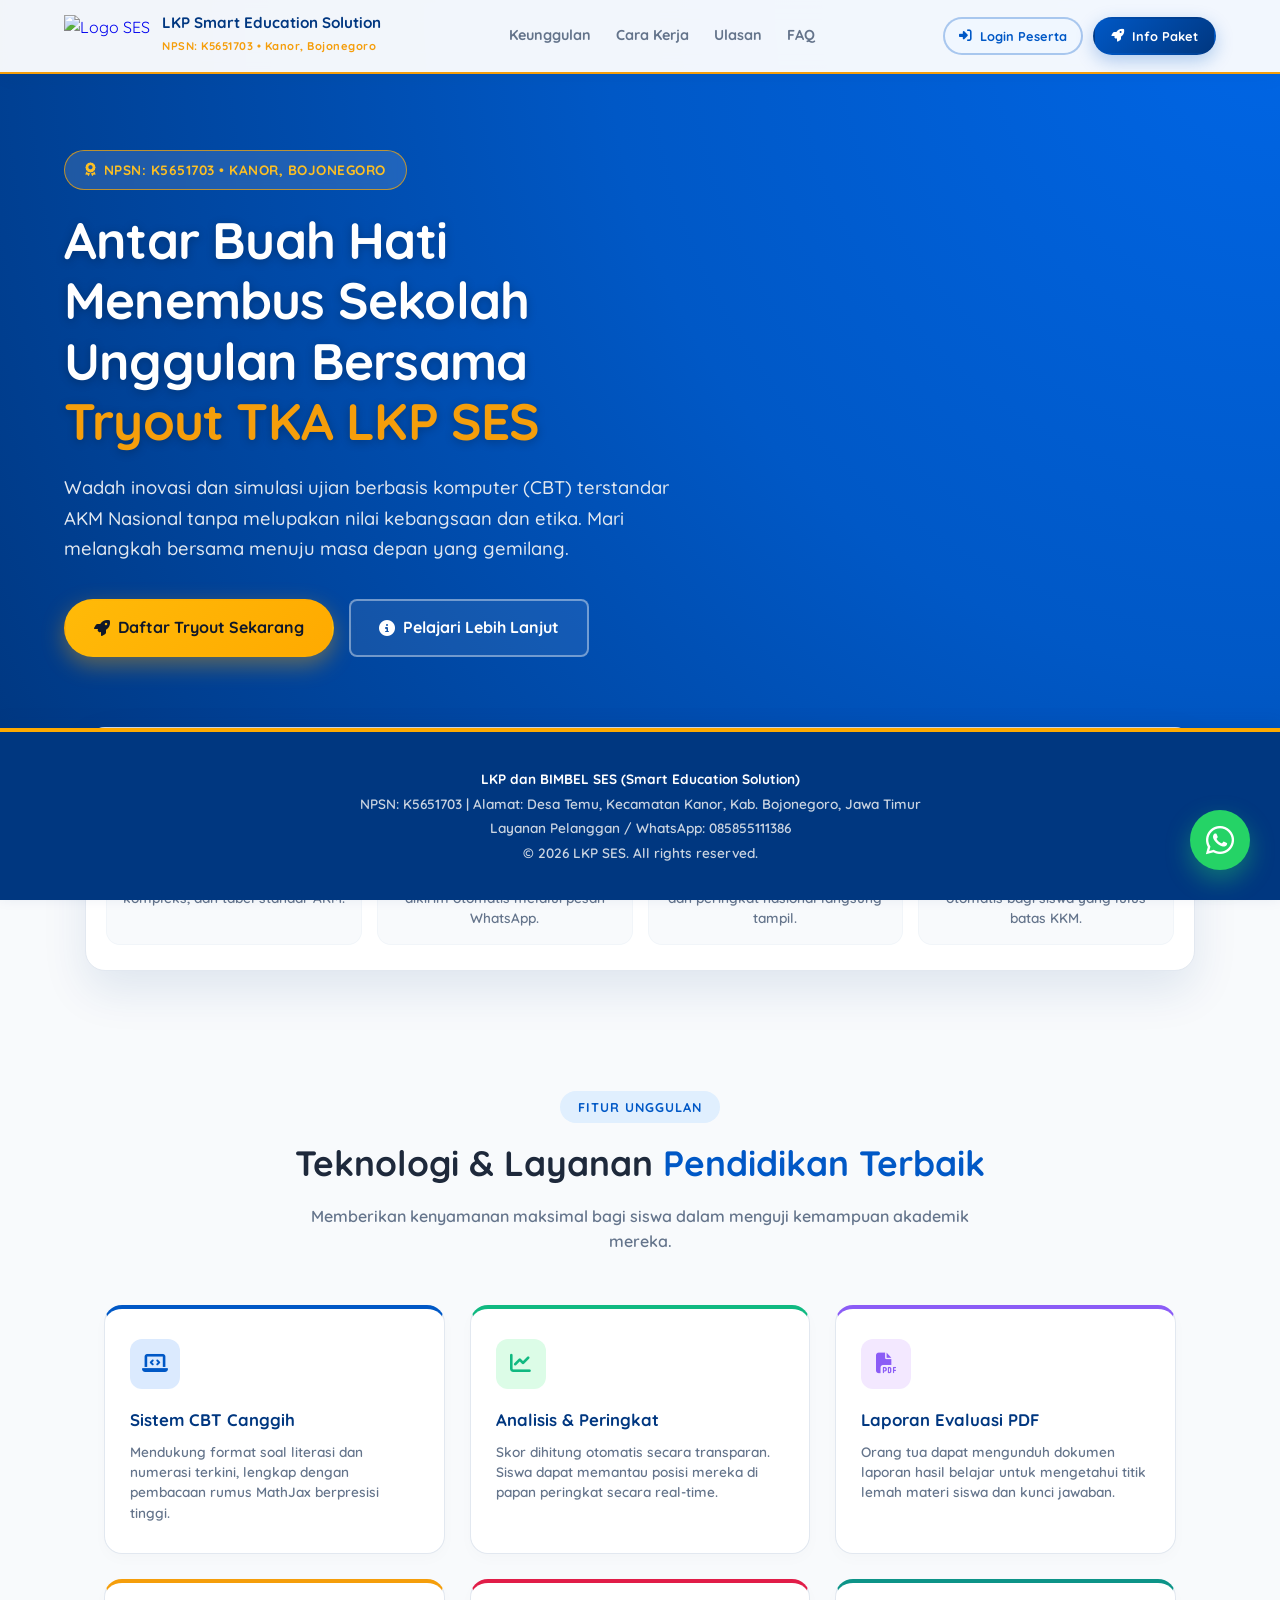
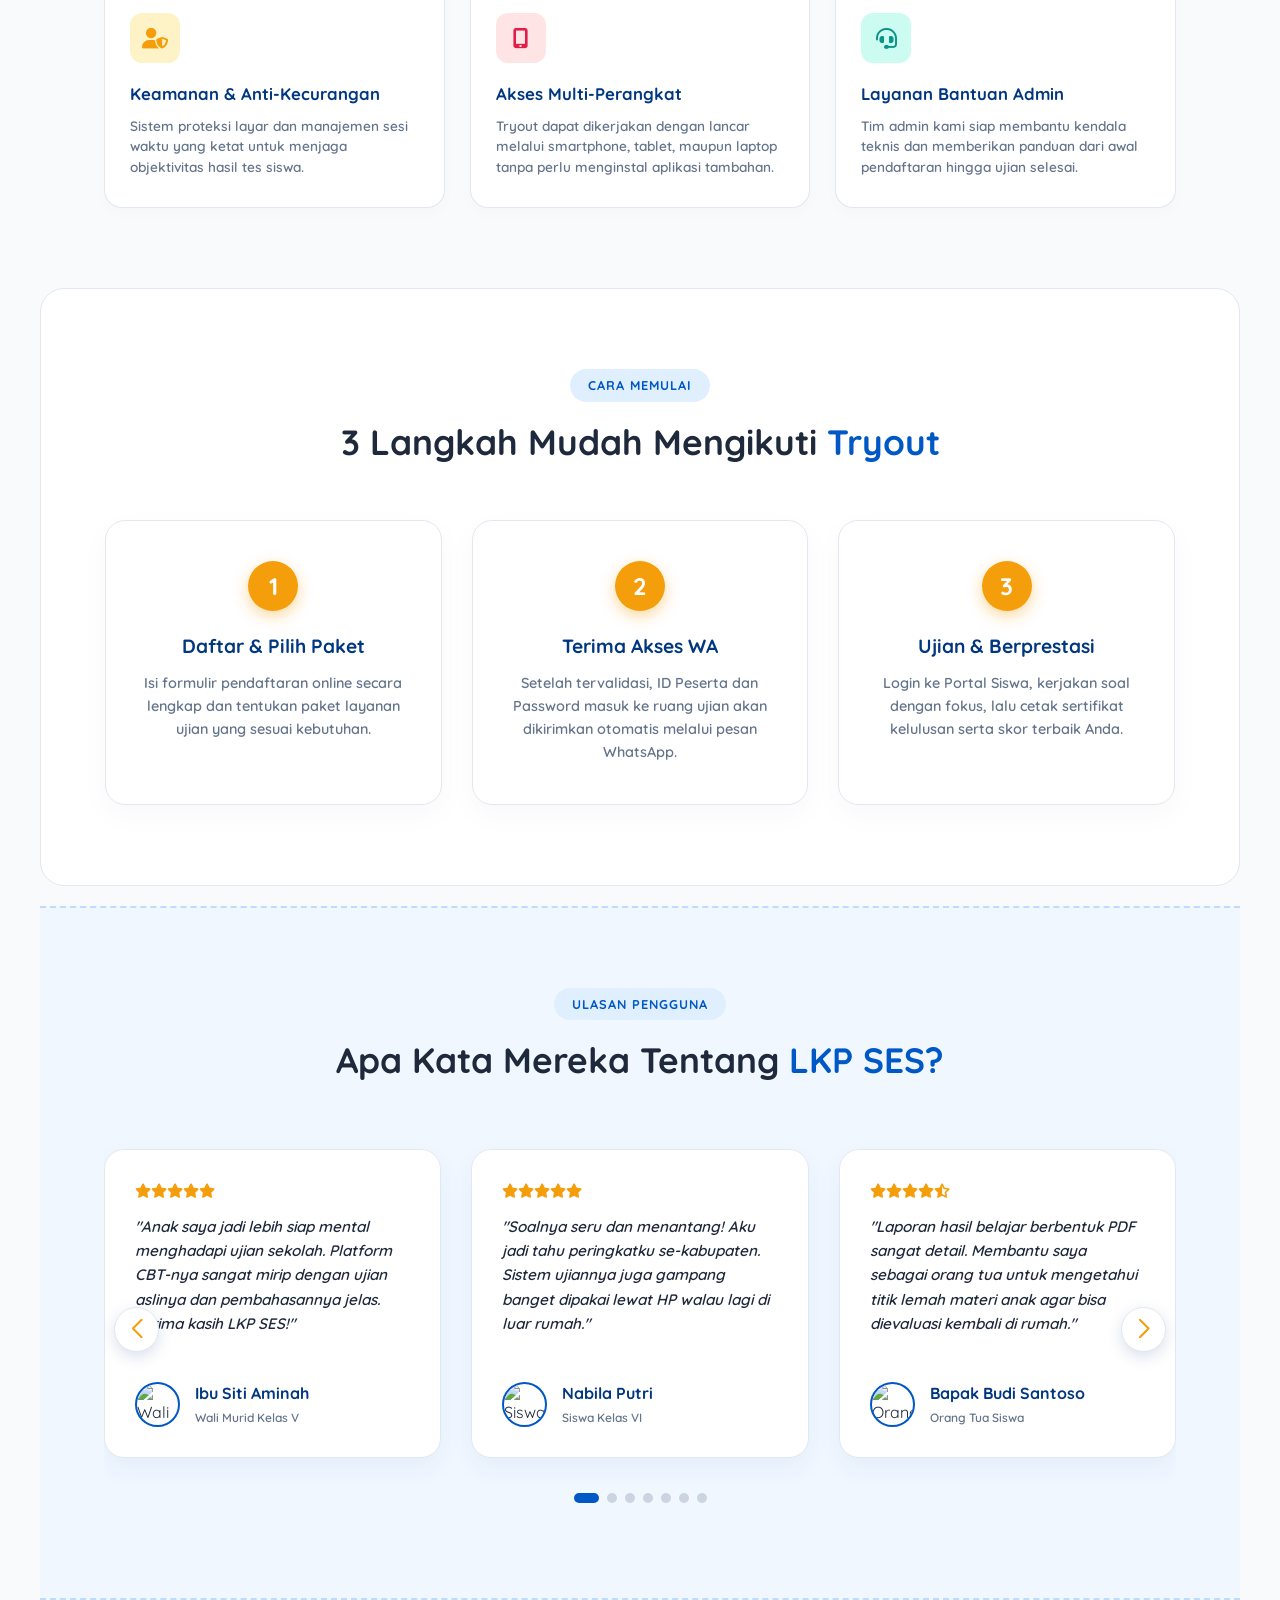
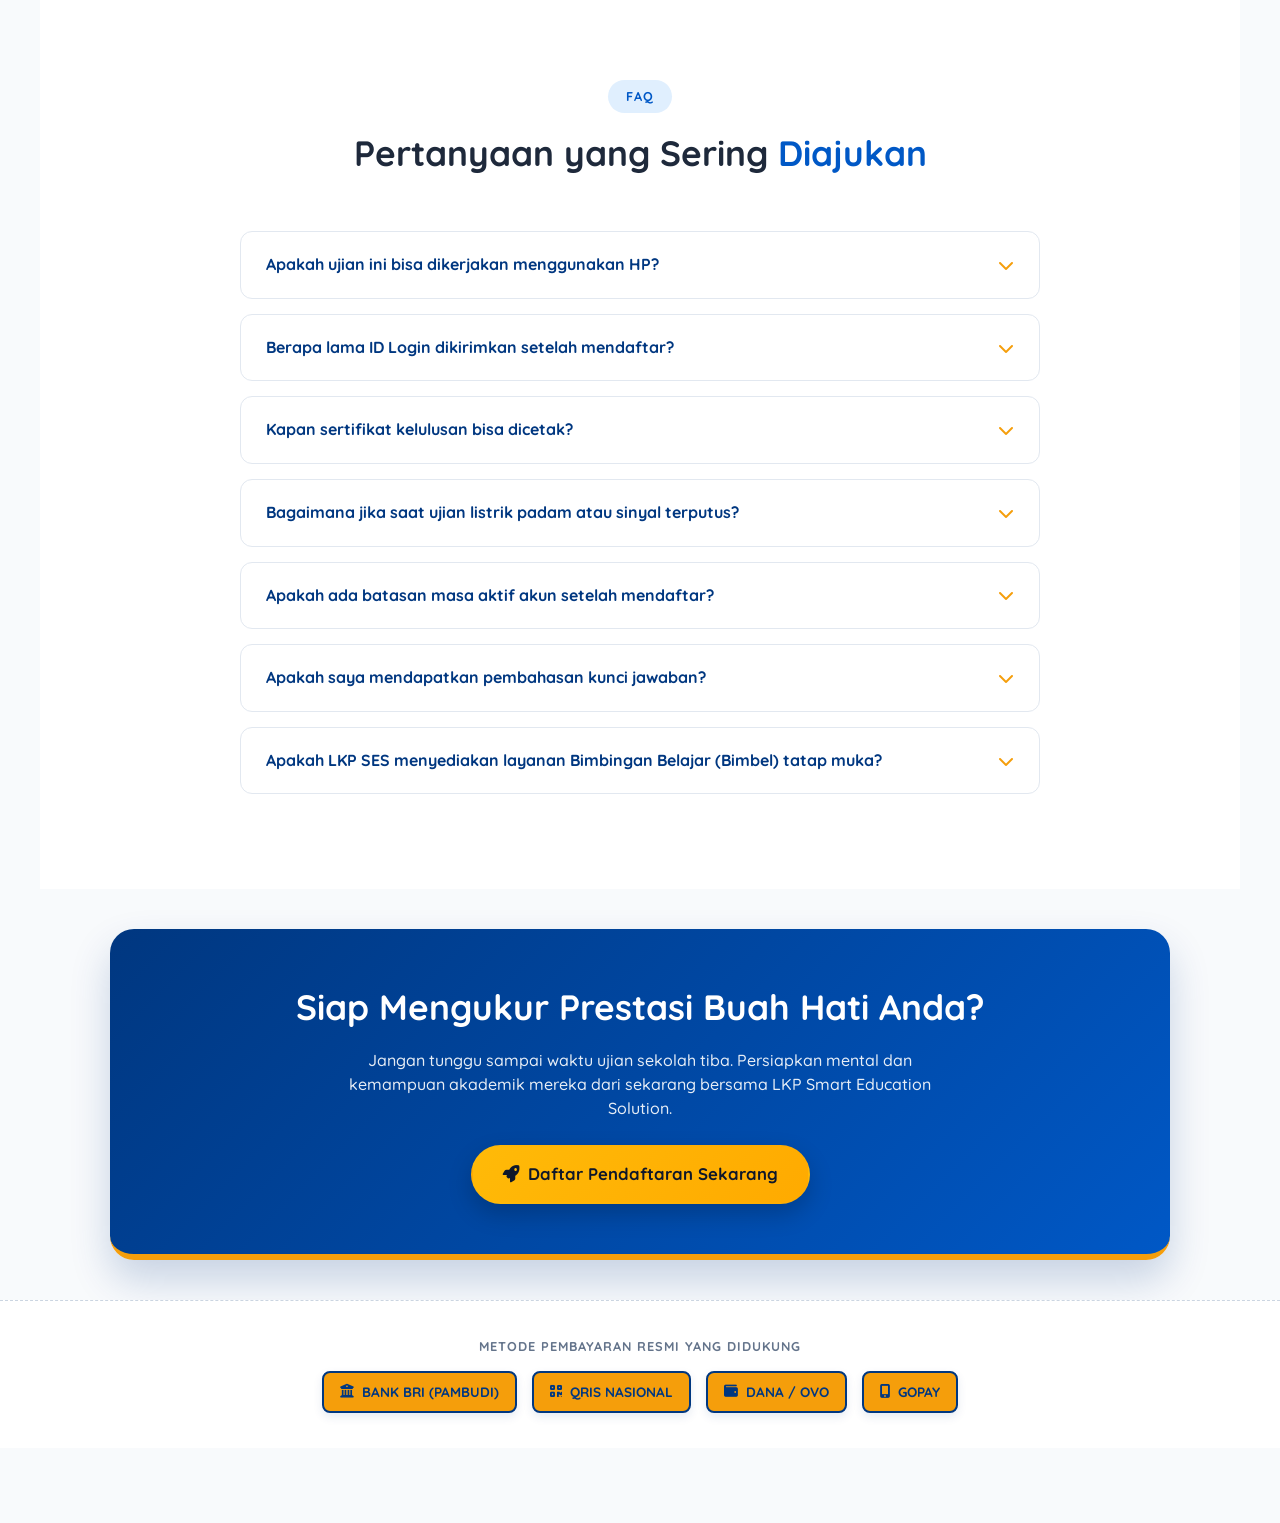
==== commit 6536834f: "Add files via upload" ====
--- a/index.html
+++ b/index.html
@@ -1,144 +1,246 @@
 <!DOCTYPE html>
-<html lang="id">
+<html lang="id" class="scroll-smooth">
 <head>
     <meta charset="UTF-8">
     <meta name="viewport" content="width=device-width, initial-scale=1.0, maximum-scale=1.0, user-scalable=no">
-    <title>Tryout TKA Nasional | Smart Education Solution (SES)</title>
+    <title>Tryout TKA Nasional | LKP Smart Education Solution (SES)</title>
+    
+    <!-- Meta Tags SEO & Open Graph -->
+    <meta name="description" content="Platform simulasi ujian berbasis komputer (CBT) terstandar AKM Nasional bersama LKP Smart Education Solution Kanor Bojonegoro.">
+    <meta name="theme-color" content="#003780">
+
+    <!-- Icon FontAwesome & Google Fonts -->
     <link rel="stylesheet" href="https://cdnjs.cloudflare.com/ajax/libs/font-awesome/6.4.0/css/all.min.css">
+    <link href="https://fonts.googleapis.com/css2?family=Plus+Jakarta+Sans:wght@300;400;500;600;700;800;900&display=swap" rel="stylesheet">
+    
+    <!-- TAMBAHKAN LINK SWIPER CSS INI DI SINI -->
+    <link rel="stylesheet" href="https://cdn.jsdelivr.net/npm/swiper@10/swiper-bundle.min.css" />
     
     <!-- PANGGILAN KE FILE CSS GLOBAL -->
     <link rel="stylesheet" href="global.css">
 
     <style>
         /* =========================================================
-           CSS KHUSUS HALAMAN INDEX / BERANDA SAJA
+           CSS PROFESIONAL LKP SMART EDUCATION SOLUTION (SES)
            ========================================================= */
+        body { font-family: 'Plus Jakarta Sans', sans-serif; background-color: #F8FAFC; color: #1e293b; overflow-x: hidden; margin: 0; }
+
+        /* Navbar Glassmorphism */
+        .glass-nav { 
+            position: fixed; top: 0; left: 0; width: 100%; z-index: 1000;
+            background: rgba(255, 255, 255, 0.95); backdrop-filter: blur(10px); 
+            border-bottom: 2px solid #f59e0b;
+            box-shadow: 0 4px 20px rgba(0,0,0,0.03);
+            display: flex; justify-content: space-between; align-items: center;
+            padding: 14px 5%; box-sizing: border-box;
+        }
+        .nav-brand { display: flex; align-items: center; gap: 12px; text-decoration: none; }
+        .nav-brand img { height: 42px; object-fit: contain; }
+        .nav-brand-text span { display: block; font-weight: 800; color: #003780; font-size: 0.95rem; line-height: 1.2; }
+        .nav-brand-text small { color: #f59e0b; font-size: 0.7rem; font-weight: 700; letter-spacing: 0.5px; }
+        
+        .nav-menu { display: flex; gap: 25px; align-items: center; list-style: none; margin: 0; padding: 0; }
+        .nav-menu a { text-decoration: none; color: #64748b; font-weight: 700; font-size: 0.9rem; transition: 0.2s; }
+        .nav-menu a:hover { color: #0058c6; }
+        .nav-cta { display: flex; gap: 10px; align-items: center; }
+
+        /* Banner Sambutan Affiliate (Dinamis) */
+        #welcome-affiliate-banner {
+            display: none; background: linear-gradient(135deg, #eff6ff 0%, #dbeafe 100%);
+            border-bottom: 1px dashed #bfdbfe; padding: 10px 20px; text-align: center;
+            font-size: 0.85rem; font-weight: 700; color: #003780; margin-top: 70px;
+        }
+
+        /* Split Hero Section (Teks Rata Kiri & Luas) */
         .hero { 
-            display: flex; flex-direction: column; align-items: center; justify-content: center; 
-            text-align: center; padding: 85px 20px 115px; 
-            background: radial-gradient(circle at top right, #0066e6 0%, var(--ses-blue) 45%, var(--ses-blue-dark) 100%); 
-            color: var(--white); position: relative; overflow: hidden;
-        }
-        .hero-bg-circle { position: absolute; border-radius: 50%; pointer-events: none; z-index: 1; }
-        .hero-bg-circle.c1 { width: 380px; height: 380px; background: radial-gradient(circle, rgba(255, 170, 0, 0.18) 0%, transparent 70%); top: -120px; left: -100px; }
-        .hero-bg-circle.c2 { width: 450px; height: 450px; background: radial-gradient(circle, rgba(255, 255, 255, 0.1) 0%, transparent 70%); bottom: -180px; right: -120px; }
-
-        .hero-content { position: relative; z-index: 2; max-width: 860px; display: flex; flex-direction: column; align-items: center; }
+            position: relative; padding: 150px 5% 120px; 
+            background: radial-gradient(circle at top right, #0066e6 0%, #0058c6 45%, #003780 100%); 
+            color: #fff; overflow: hidden;
+            text-align: left !important;
+        }
+        .hero-container {
+            max-width: 1250px; margin: 0 auto; display: grid; grid-template-columns: 1.3fr 0.9fr; gap: 50px; align-items: center; position: relative; z-index: 2;
+        }
+        @media (max-width: 992px) {
+            .hero-container { grid-template-columns: 1fr; text-align: center; }
+            .hero-buttons { justify-content: center; }
+        }
+
         .hero-badge { 
-            background: rgba(255, 255, 255, 0.12); border: 1.5px solid rgba(255, 170, 0, 0.65); 
-            color: var(--ses-gold-light); padding: 8px 22px; border-radius: 50px; font-size: 0.85rem; 
-            font-weight: 800; margin-bottom: 24px; letter-spacing: 1px; text-transform: uppercase;
+            background: rgba(255, 255, 255, 0.12); border: 1.5px solid rgba(255, 170, 0, 0.7); 
+            color: #fbbf24; padding: 8px 20px; border-radius: 50px; font-size: 0.85rem; 
+            font-weight: 800; margin-bottom: 20px; letter-spacing: 0.5px; text-transform: uppercase;
             display: inline-flex; align-items: center; gap: 8px; backdrop-filter: blur(4px);
         }
-        .hero h1 { font-size: 3.1rem; margin-bottom: 18px; font-weight: 800; line-height: 1.22; letter-spacing: -0.5px; }
-        .hero h1 span { color: var(--ses-gold); position: relative; display: inline-block; }
-        .hero p { font-size: 1.12rem; max-width: 660px; margin-bottom: 35px; color: #e2e8f0; font-weight: 500; }
-        .hero-buttons { display: flex; gap: 16px; flex-wrap: wrap; justify-content: center; width: 100%; max-width: 520px; }
+        .hero h1 { 
+            font-size: 3.2rem; 
+            margin-bottom: 22px; 
+            font-weight: 900; 
+            line-height: 1.18; 
+            letter-spacing: -0.8px; 
+            text-shadow: 0 2px 10px rgba(0,0,0,0.25);
+        }
+        .hero h1 span { color: #f59e0b; position: relative; display: inline-block; }
+        .hero p { 
+            font-size: 1.15rem; 
+            margin-bottom: 35px; 
+            color: #e2e8f0; 
+            font-weight: 500; 
+            line-height: 1.65; 
+            max-width: 620px;
+        }
+        .hero-buttons { display: flex; gap: 15px; flex-wrap: wrap; }
+
+        /* Visual Sisi Kanan (Disempurnakan: Menyatu, Natural, & Proporsional) */
+        .hero-visual { 
+            position: absolute; 
+            bottom: 0; /* Mentok ke bawah agar potongan badan tersembunyi di balik kartu putih */
+            right: 0; 
+            width: 48% !important; /* Lebar area ditambah sedikit agar leluasa */
+            height: 95%; /* Mengisi ruang atas ke bawah */
+            pointer-events: none; 
+            z-index: 1; 
+        }
+        .hero-card-img {
+            width: 100%; 
+            height: 100%;
+            border: none !important;
+            outline: none !important;
+            box-shadow: none !important;
+            
+            /* Foto diletakkan persis di pojok kanan bawah dengan ukuran proporsional (contain) */
+            background: url('https://res.cloudinary.com/oj7ryexi/image/upload/v1794357637/Smiling_Students_with_Colorful_Textbooks.png') no-repeat bottom right;
+            background-size: contain; 
+            
+            /* EFEK MAGIC: Memudarkan sisi kiri gambar agar berbaur (blend) sangat halus ke background biru */
+            -webkit-mask-image: linear-gradient(to right, transparent 0%, black 40%);
+            mask-image: linear-gradient(to right, transparent 0%, black 40%);
+            
+            opacity: 0.9; /* Tingkat transparansi ideal */
+        }
+
+        /* Floating Stats Bar */
+        .stats-wrapper { max-width: 1150px; margin: -50px auto 40px; padding: 0 20px; position: relative; z-index: 10; }
+        .stats-bar { 
+            background: #fff; border-radius: 20px; padding: 25px 20px; box-shadow: 0 20px 45px rgba(0, 55, 128, 0.1); 
+            border: 1px solid #e2e8f0; display: grid; grid-template-columns: repeat(4, 1fr); gap: 15px; text-align: center; 
+        }
+        @media (max-width: 768px) { .stats-bar { grid-template-columns: repeat(2, 1fr); } }
         
-        .btn-hero-secondary { color: var(--white); border: 2px solid rgba(255, 255, 255, 0.55); background: rgba(255, 255, 255, 0.08); backdrop-filter: blur(4px); }
-        .btn-hero-secondary:hover { background: var(--white); color: var(--ses-blue-dark); border-color: var(--white); transform: translateY(-3px); }
-
-        .stats-wrapper { max-width: 1080px; margin: -50px auto 20px; padding: 0 20px; position: relative; z-index: 10; }
-        .stats-bar { 
-            background: var(--white); border-radius: 18px; padding: 22px 30px; box-shadow: 0 15px 35px rgba(0, 55, 128, 0.09); 
-            border: 1px solid #e2e8f0; border-bottom: 4px solid var(--ses-blue); display: grid; grid-template-columns: repeat(3, 1fr); gap: 20px; text-align: center; 
-        }
-        .stat-item { display: flex; align-items: center; justify-content: center; gap: 14px; padding: 5px 10px; }
-        .stat-item:not(:last-child) { border-right: 1.5px dashed #cbd5e1; }
-        .stat-icon { width: 48px; height: 48px; border-radius: 12px; background: #eff6ff; color: var(--ses-blue); display: flex; align-items: center; justify-content: center; font-size: 1.35rem; flex-shrink: 0; }
-        .stat-item:nth-child(2) .stat-icon { background: #fffbeb; color: var(--ses-gold-dark); }
-        .stat-text { text-align: left; }
-        .stat-text h4 { font-size: 1.05rem; font-weight: 800; color: var(--text-main); margin: 0; }
-        .stat-text p { font-size: 0.82rem; color: var(--text-muted); font-weight: 600; margin: 0; }
-        /* =========================================================
-           TEKS IDENTITAS RESMI DI BAWAH BADGE
-           ========================================================= */
-        .hero-instansi {
-            color: rgba(255, 255, 255, 0.9);
-            font-size: 0.9rem;
-            font-weight: 600;
-            margin-top: -12px; /* Menarik teks agar lebih dekat ke badge */
-            margin-bottom: 22px;
-            line-height: 1.6;
-        }
-        .hero-instansi strong {
-            color: var(--ses-gold-light);
-            font-size: 0.95rem;
-            letter-spacing: 0.5px;
-        }
-
-        /* COMMON SECTION STYLES */
-        .section { padding: 80px 5%; max-width: 1220px; margin: 0 auto; }
-        .section-header { text-align: center; max-width: 650px; margin: 0 auto 50px; }
-        .section-tag { display: inline-block; background: #e0effe; color: var(--ses-blue); font-weight: 800; font-size: 0.8rem; padding: 6px 16px; border-radius: 30px; margin-bottom: 12px; text-transform: uppercase; letter-spacing: 1px; }
-        .section-header h2 { font-size: 2.1rem; color: var(--text-main); font-weight: 800; margin-bottom: 10px; }
-        .section-header h2 span { color: var(--ses-blue); }
-        .section-header p { color: var(--text-muted); font-size: 1rem; font-weight: 600; }
-
-        /* FITUR GRID */
-        .features-grid { display: grid; grid-template-columns: repeat(auto-fit, minmax(310px, 1fr)); gap: 32px; }
-        .feature-card { padding: 42px 30px; border-radius: 24px; text-align: center; transition: all 0.35s ease; position: relative; overflow: hidden; z-index: 1; display: flex; flex-direction: column; align-items: center; }
-        .card-soft-blue { background: linear-gradient(145deg, #f2f8ff 0%, #e0eeff 100%); border: 2px solid #bfdbfe; border-top: 6px solid var(--ses-blue); }
-        .card-soft-gold { background: linear-gradient(145deg, #fffdf4 0%, #fef3c7 100%); border: 2px solid #fde68a; border-top: 6px solid var(--ses-gold); }
-        .card-soft-royal { background: linear-gradient(145deg, #f0f9ff 0%, #e0f2fe 100%); border: 2px solid #bae6fd; border-top: 6px solid var(--ses-blue-dark); }
-        .feature-card:hover { transform: translateY(-10px); box-shadow: 0 22px 45px rgba(0, 55, 128, 0.15); }
-        .f-icon { width: 78px; height: 78px; background: var(--white); font-size: 2.2rem; display: inline-flex; align-items: center; justify-content: center; border-radius: 22px; margin-bottom: 22px; transition: transform 0.3s ease; }
-        .feature-card:hover .f-icon { transform: scale(1.08) rotate(-3deg); }
-        .card-soft-blue .f-icon { color: var(--ses-blue); border: 2px solid #dbeafe; }
-        .card-soft-gold .f-icon { color: var(--ses-gold-dark); border: 2px solid #fef08a; }
-        .card-soft-royal .f-icon { color: var(--ses-blue-dark); border: 2px solid #bae6fd; }
-        .card-content h3 { color: var(--text-main); margin-bottom: 12px; font-size: 1.35rem; font-weight: 800; }
-        .card-content p { color: var(--text-muted); font-size: 0.95rem; font-weight: 600; }
-
-        /* ALUR CARA KERJA */
+        .stat-card-item { padding: 15px; border-radius: 14px; background: #f8fafc; border: 1px solid #f1f5f9; transition: 0.3s; }
+        .stat-card-item:hover { transform: translateY(-5px); box-shadow: 0 10px 20px rgba(0,0,0,0.05); }
+        .stat-card-item:nth-child(1) { border-top: 4px solid #0058c6; }
+        .stat-card-item:nth-child(2) { border-top: 4px solid #10b981; }
+        .stat-card-item:nth-child(3) { border-top: 4px solid #8b5cf6; }
+        .stat-card-item:nth-child(4) { border-top: 4px solid #f59e0b; }
+
+        .stat-icon { width: 45px; height: 45px; border-radius: 12px; display: flex; align-items: center; justify-content: center; font-size: 1.2rem; margin: 0 auto 10px; }
+        .stat-card-item:nth-child(1) .stat-icon { background: #dbeafe; color: #0058c6; }
+        .stat-card-item:nth-child(2) .stat-icon { background: #dcfce7; color: #10b981; }
+        .stat-card-item:nth-child(3) .stat-icon { background: #f3e8ff; color: #8b5cf6; }
+        .stat-card-item:nth-child(4) .stat-icon { background: #fef3c7; color: #f59e0b; }
+        
+        .stat-card-item h3 { font-size: 1.35rem; font-weight: 900; color: #003780; margin: 0 0 6px 0; }
+        .stat-card-item p { font-size: 0.85rem; color: #64748b; font-weight: 600; margin: 0; line-height: 1.5; } 
+        /* text-transform: uppercase dihapus, ukuran huruf disesuaikan agar lebih nyaman dibaca */
+
+        /* Sections */
+        .section { padding: 80px 5%; max-width: 1200px; margin: 0 auto; }
+        .section-header { text-align: center; max-width: 700px; margin: 0 auto 50px; }
+        .section-tag { display: inline-block; background: #e0effe; color: #0058c6; font-weight: 800; font-size: 0.8rem; padding: 6px 18px; border-radius: 30px; margin-bottom: 12px; text-transform: uppercase; letter-spacing: 1px; }
+        .section-header h2 { font-size: 2.2rem; color: #1e293b; font-weight: 800; margin-bottom: 12px; }
+        .section-header h2 span { color: #0058c6; }
+        .section-header p { color: #64748b; font-size: 1rem; font-weight: 600; }
+
+        /* Features Grid */
+        .features-grid { display: grid; grid-template-columns: repeat(auto-fit, minmax(260px, 1fr)); gap: 25px; }
+        .feature-cms-card { 
+            background: #fff; 
+            padding: 30px 25px; 
+            border-radius: 18px; 
+            border: 1px solid #e2e8f0; 
+            border-top: 4px solid #e2e8f0; /* Garis atas default */
+            box-shadow: 0 5px 15px rgba(0,0,0,0.02); 
+            transition: 0.3s; 
+        }
+        .feature-cms-card:hover { 
+            transform: translateY(-5px); 
+            box-shadow: 0 15px 30px rgba(0,0,0,0.08); 
+            /* Hapus perubahan border-color saat hover agar warna warni tetap stabil */
+        }
+        .cms-icon { width: 50px; height: 50px; border-radius: 12px; display: flex; align-items: center; justify-content: center; font-size: 1.3rem; margin-bottom: 18px; }
+        .feature-cms-card h4 { font-size: 1.05rem; font-weight: 800; color: #003780; margin-bottom: 8px; }
+        .feature-cms-card p { font-size: 0.85rem; color: #64748b; font-weight: 600; line-height: 1.5; margin: 0; }
+
+        /* Steps */
         .steps-wrapper { display: grid; grid-template-columns: repeat(3, 1fr); gap: 30px; position: relative; }
-        .step-card { background: var(--white); padding: 40px 30px; border-radius: 20px; text-align: center; border: 1px solid #e2e8f0; box-shadow: 0 10px 30px rgba(0,0,0,0.03); position: relative; z-index: 2; transition: 0.3s; }
-        .step-card:hover { border-color: var(--ses-blue); transform: translateY(-5px); box-shadow: 0 15px 35px rgba(0, 55, 128, 0.1); }
-        .step-number { width: 50px; height: 50px; background: var(--ses-gold); color: white; font-size: 1.5rem; font-weight: 900; display: flex; align-items: center; justify-content: center; border-radius: 50%; margin: 0 auto 20px; box-shadow: 0 5px 15px rgba(255,170,0,0.4); border: 4px solid var(--white); }
-        .step-card h3 { color: var(--ses-blue-dark); font-size: 1.25rem; font-weight: 800; margin-bottom: 10px; }
-        .step-card p { color: var(--text-muted); font-size: 0.95rem; font-weight: 600; margin: 0; }
-        .steps-line { position: absolute; top: 65px; left: 15%; right: 15%; height: 3px; background: #e2e8f0; z-index: 1; border-top: 3px dashed #cbd5e1; }
-
-        /* TESTIMONI SISWA */
+        @media(max-width: 768px) { .steps-wrapper { grid-template-columns: 1fr; } }
+        .step-card { background: #fff; padding: 40px 30px; border-radius: 20px; text-align: center; border: 1px solid #e2e8f0; box-shadow: 0 10px 30px rgba(0,0,0,0.03); }
+        .step-number { width: 50px; height: 50px; background: #f59e0b; color: white; font-size: 1.5rem; font-weight: 900; display: flex; align-items: center; justify-content: center; border-radius: 50%; margin: 0 auto 20px; box-shadow: 0 5px 15px rgba(245,158,11,0.4); }
+        .step-card h3 { color: #003780; font-size: 1.2rem; font-weight: 800; margin-bottom: 10px; }
+        .step-card p { color: #64748b; font-size: 0.9rem; font-weight: 600; margin: 0; line-height: 1.6; }
+
+        /* Testimonials */
         .testi-section { background: #f0f7ff; border-top: 2px dashed #bfdbfe; border-bottom: 2px dashed #bfdbfe; }
         .testi-grid { display: grid; grid-template-columns: repeat(auto-fit, minmax(300px, 1fr)); gap: 25px; }
-        .testi-card { background: var(--white); padding: 30px; border-radius: 20px; box-shadow: 0 10px 25px rgba(0, 55, 128, 0.05); }
-        .stars { color: var(--ses-gold); font-size: 1.1rem; margin-bottom: 15px; }
-        .testi-text { font-size: 0.95rem; color: var(--text-main); font-weight: 600; font-style: italic; margin-bottom: 20px; line-height: 1.6; }
+        .testi-card { background: #fff; padding: 30px; border-radius: 20px; box-shadow: 0 10px 25px rgba(0, 55, 128, 0.05); border: 1px solid #e2e8f0; }
+        .stars { color: #f59e0b; font-size: 0.9rem; margin-bottom: 12px; }
+        .testi-text { font-size: 0.95rem; color: #1e293b; font-weight: 600; font-style: italic; margin-bottom: 20px; line-height: 1.6; }
         .testi-user { display: flex; align-items: center; gap: 15px; }
-        .testi-avatar { width: 50px; height: 50px; border-radius: 50%; object-fit: cover; border: 2px solid var(--ses-blue); }
-        .testi-name h4 { margin: 0 0 3px; color: var(--ses-blue-dark); font-size: 1.05rem; font-weight: 800; }
-        .testi-name p { margin: 0; color: var(--text-muted); font-size: 0.8rem; font-weight: 600; }
-
+        .testi-avatar { width: 45px; height: 45px; border-radius: 50%; object-fit: cover; border: 2px solid #0058c6; }
+        .testi-name h4 { margin: 0 0 2px; color: #003780; font-size: 1rem; font-weight: 800; }
+        .testi-name p { margin: 0; color: #64748b; font-size: 0.75rem; font-weight: 600; }
         /* =========================================================
-           TAMBAHAN 1: FAQ (TANYA JAWAB)
+           SWIPER CAROUSEL TESTIMONI
            ========================================================= */
+        .swiper { width: 100%; padding-bottom: 60px !important; padding-top: 10px !important; }
+        .swiper-slide { height: auto; } /* Agar tinggi kartu seragam */
+        .testi-card { height: 100%; display: flex; flex-direction: column; justify-content: space-between; }
+        
+        /* Tombol Titik (Pagination) */
+        .swiper-pagination-bullet { width: 10px; height: 10px; background: #cbd5e1; opacity: 1; transition: 0.3s; }
+        .swiper-pagination-bullet-active { background: #0058c6 !important; width: 25px; border-radius: 5px; }
+        
+        /* Panah Kanan Kiri */
+        .swiper-button-next, .swiper-button-prev { 
+            color: #f59e0b !important; 
+            background: #fff; 
+            width: 45px !important; 
+            height: 45px !important; 
+            border-radius: 50%; 
+            box-shadow: 0 5px 15px rgba(0, 55, 128, 0.15); 
+            border: 1px solid #e2e8f0;
+        }
+        .swiper-button-next::after, .swiper-button-prev::after { font-size: 1.2rem !important; font-weight: 900; }
+        .swiper-button-next:hover, .swiper-button-prev:hover { background: #f59e0b; color: #fff !important; }
+        
+        @media (max-width: 768px) {
+            .swiper-button-next, .swiper-button-prev { display: none; } /* Sembunyikan panah di HP agar tidak menutupi layar, pengguna HP bisa swipe (geser layar) */
+        }
+
+        /* FAQ Accordion */
         .faq-wrapper { max-width: 800px; margin: 0 auto; }
-        .faq-item { background: var(--white); border: 2px solid #e2e8f0; border-radius: 12px; margin-bottom: 15px; overflow: hidden; transition: 0.3s; }
-        .faq-item.active { border-color: var(--ses-blue); box-shadow: 0 5px 20px rgba(0,88,198,0.08); }
-        .faq-question { padding: 20px 25px; display: flex; justify-content: space-between; align-items: center; cursor: pointer; font-weight: 800; color: var(--ses-blue-dark); font-size: 1.05rem; }
-        .faq-icon { transition: transform 0.3s ease; color: var(--ses-gold); font-size: 1.2rem; }
+        .faq-item { background: #fff; border: 1px solid #e2e8f0; border-radius: 12px; margin-bottom: 15px; overflow: hidden; transition: 0.3s; }
+        .faq-item.active { border-color: #0058c6; box-shadow: 0 5px 20px rgba(0,88,198,0.08); }
+        .faq-question { padding: 20px 25px; display: flex; justify-content: space-between; align-items: center; cursor: pointer; font-weight: 800; color: #003780; font-size: 1rem; }
+        .faq-icon { transition: transform 0.3s ease; color: #f59e0b; }
         .faq-item.active .faq-icon { transform: rotate(180deg); }
-        .faq-answer { max-height: 0; padding: 0 25px; color: var(--text-muted); font-weight: 600; font-size: 0.95rem; transition: all 0.3s ease; opacity: 0; line-height: 1.6; }
+        .faq-answer { max-height: 0; padding: 0 25px; color: #64748b; font-weight: 600; font-size: 0.9rem; transition: all 0.3s ease; opacity: 0; line-height: 1.6; }
         .faq-item.active .faq-answer { max-height: 300px; padding: 0 25px 25px; opacity: 1; }
 
-        /* BOTTOM CTA BANNER */
-        .cta-bottom { max-width: 1000px; margin: 0 auto; padding: 60px 20px; text-align: center; }
-        .cta-box { background: linear-gradient(135deg, var(--ses-blue-dark) 0%, var(--ses-blue) 100%); padding: 50px 40px; border-radius: 24px; color: var(--white); box-shadow: 0 20px 40px rgba(0, 55, 128, 0.2); position: relative; overflow: hidden; border-bottom: 8px solid var(--ses-gold); }
-        .cta-box h2 { font-size: 2.2rem; font-weight: 800; margin-bottom: 15px; }
-        .cta-box p { font-size: 1.1rem; opacity: 0.9; margin-bottom: 30px; font-weight: 500; max-width: 600px; margin-left: auto; margin-right: auto; }
-
-        /* =========================================================
-           TAMBAHAN 2: PITA LOGO PEMBAYARAN
-           ========================================================= */
-        .payment-section { text-align: center; padding: 30px 20px; border-top: 1px dashed #cbd5e1; background: var(--white); }
-        .payment-section p { font-size: 0.9rem; font-weight: 800; color: var(--text-muted); margin-bottom: 15px; text-transform: uppercase; letter-spacing: 1px; }
+        /* CTA Bottom */
+        .cta-bottom { max-width: 1100px; margin: 0 auto; padding: 40px 20px; }
+        .cta-box { background: linear-gradient(135deg, #003780 0%, #0058c6 100%); padding: 50px 30px; border-radius: 24px; color: #fff; text-align: center; box-shadow: 0 20px 40px rgba(0, 55, 128, 0.2); border-bottom: 6px solid #f59e0b; }
+        .cta-box h2 { font-size: 2.2rem; font-weight: 900; margin-bottom: 12px; }
+        .cta-box p { font-size: 1rem; opacity: 0.9; margin-bottom: 25px; font-weight: 500; max-width: 600px; margin-left: auto; margin-right: auto; line-height: 1.5; }
+
+        /* Payment Section */
+        .payment-section { text-align: center; padding: 35px 20px; border-top: 1px dashed #cbd5e1; background: #fff; }
+        .payment-section p { font-size: 0.8rem; font-weight: 800; color: #64748b; margin-bottom: 15px; text-transform: uppercase; letter-spacing: 1px; }
         .payment-logos { display: flex; justify-content: center; gap: 15px; flex-wrap: wrap; }
-        .pay-logo { background: #f8fafc; border: 1px solid #e2e8f0; padding: 8px 18px; border-radius: 8px; font-weight: 800; color: var(--ses-blue-dark); font-size: 0.9rem; display: flex; align-items: center; gap: 8px; box-shadow: 0 2px 5px rgba(0,0,0,0.02); }
-        
-        /* =========================================================
-           TAMBAHAN 3: TOMBOL WA MELAYANG
-           ========================================================= */
+        .pay-logo { background: #f59e0b; border: 2px solid #003780; padding: 8px 16px; border-radius: 8px; font-weight: 800; color: #003780; font-size: 0.85rem; display: flex; align-items: center; gap: 8px; box-shadow: 0 4px 10px rgba(0,55,128,0.1); }
+
+        /* Floating WA */
         .float-wa { 
             position: fixed; bottom: 30px; right: 30px; background: #25D366; color: white; 
             width: 60px; height: 60px; border-radius: 50%; display: flex; justify-content: center; 
@@ -147,347 +249,513 @@
         }
         .float-wa:hover { transform: scale(1.1) translateY(-5px); }
 
-        @media (max-width: 800px) {
-            .steps-wrapper { grid-template-columns: 1fr; gap: 20px; }
-            .steps-line { display: none; }
-            .cta-box { padding: 40px 25px; }
-            .cta-box h2 { font-size: 1.8rem; }
-        }
-        @media (max-width: 768px) {
-            .hero { padding: 55px 18px 85px; }
-            .hero h1 { font-size: 2rem; margin-bottom: 14px; }
-            .stats-wrapper { margin-top: -35px; }
-            .stats-bar { grid-template-columns: 1fr; gap: 14px; padding: 18px 20px; }
-            .stat-item { justify-content: flex-start; }
-            .stat-item:not(:last-child) { border-right: none; border-bottom: 1px dashed #e2e8f0; padding-bottom: 12px; }
-            .section { padding: 50px 20px; }
-            .section-header { margin-bottom: 32px; }
-            .section-header h2 { font-size: 1.65rem; }
-            .float-wa { width: 50px; height: 50px; font-size: 1.6rem; bottom: 20px; right: 20px; }
-        }
+        /* Footer */
+        .footer { background: #003780; color: #cbd5e1; padding: 35px 20px; text-align: center; font-size: 0.85rem; font-weight: 600; line-height: 1.8; }
+        .footer strong { color: #fff; }
         /* =========================================================
-           TAMBAHAN 1: FAQ (TANYA JAWAB)
+           RESPONSIVE MOBILE: Penyesuaian Gambar Hero di HP & Tablet
            ========================================================= */
-        .faq-wrapper { max-width: 800px; margin: 0 auto; }
-        .faq-item { background: var(--white); border: 2px solid #e2e8f0; border-radius: 12px; margin-bottom: 15px; overflow: hidden; transition: 0.3s; }
-        .faq-item.active { border-color: var(--ses-blue); box-shadow: 0 5px 20px rgba(0,88,198,0.08); }
-        .faq-question { padding: 20px 25px; display: flex; justify-content: space-between; align-items: center; cursor: pointer; font-weight: 800; color: var(--ses-blue-dark); font-size: 1.05rem; }
-        .faq-icon { transition: transform 0.3s ease; color: var(--ses-gold); font-size: 1.2rem; }
-        .faq-item.active .faq-icon { transform: rotate(180deg); }
-        .faq-answer { max-height: 0; padding: 0 25px; color: var(--text-muted); font-weight: 600; font-size: 0.95rem; transition: all 0.3s ease; opacity: 0; line-height: 1.6; }
-        .faq-item.active .faq-answer { max-height: 300px; padding: 0 25px 25px; opacity: 1; }
-
-        /* =========================================================
-           TAMBAHAN 2: PITA LOGO PEMBAYARAN
-           ========================================================= */
-        .payment-section { text-align: center; padding: 30px 20px; border-top: 1px dashed #cbd5e1; background: var(--white); }
-        .payment-section p { font-size: 0.9rem; font-weight: 800; color: var(--text-muted); margin-bottom: 15px; text-transform: uppercase; letter-spacing: 1px; }
-        .payment-logos { display: flex; justify-content: center; gap: 15px; flex-wrap: wrap; }
-        .pay-logo { background: #f8fafc; border: 1px solid #e2e8f0; padding: 8px 18px; border-radius: 8px; font-weight: 800; color: var(--ses-blue-dark); font-size: 0.9rem; display: flex; align-items: center; gap: 8px; box-shadow: 0 2px 5px rgba(0,0,0,0.02); }
-        
-        /* =========================================================
-           TAMBAHAN 3: TOMBOL WA MELAYANG
-           ========================================================= */
-        .float-wa { 
-            position: fixed; bottom: 30px; right: 30px; background: #25D366; color: white; 
-            width: 60px; height: 60px; border-radius: 50%; display: flex; justify-content: center; 
-            align-items: center; font-size: 2rem; box-shadow: 0 10px 25px rgba(37,211,102,0.4); 
-            z-index: 9999; text-decoration: none; transition: transform 0.3s ease; 
-        }
-        .float-wa:hover { transform: scale(1.1) translateY(-5px); }
-
-        @media (max-width: 768px) {
-            .float-wa { width: 50px; height: 50px; font-size: 1.6rem; bottom: 20px; right: 20px; }
-        }
-        /* =========================================================
-           TAMBAHAN 2: PITA LOGO PEMBAYARAN (KARTU KUNING LIST BIRU)
-           ========================================================= */
-        .payment-section { text-align: center; padding: 30px 20px; border-top: 1px dashed #cbd5e1; background: var(--white); }
-        .payment-section p { font-size: 0.9rem; font-weight: 800; color: var(--text-muted); margin-bottom: 15px; text-transform: uppercase; letter-spacing: 1px; }
-        .payment-logos { display: flex; justify-content: center; gap: 15px; flex-wrap: wrap; }
-        
-        .pay-logo { 
-            background: var(--ses-gold); /* Warna dalam kuning logo */
-            border: 2px solid var(--ses-blue-dark); /* List biru mengelilingi */
-            padding: 8px 18px; 
-            border-radius: 8px; 
-            font-weight: 800; 
-            color: var(--ses-blue-dark); /* Teks biru gelap agar kontras */
-            font-size: 0.9rem; 
-            display: flex; 
-            align-items: center; 
-            gap: 8px; 
-            box-shadow: 0 4px 10px rgba(0, 55, 128, 0.15); 
-            transition: transform 0.2s;
-        }
-        .pay-logo:hover { transform: translateY(-3px); }
-        /* Memaksa warna ikon di dalam kotak menjadi biru gelap */
-        .pay-logo i { color: var(--ses-blue-dark) !important; } 
-        
-        /* =========================================================
-           TAMBAHAN 3: TOMBOL WA MELAYANG (POSISI DISESUAIKAN)
-           ========================================================= */
-        .float-wa { 
-            position: fixed; 
-            bottom: 90px; /* Dinaikkan agar tidak tertimpa footer biru */
-            right: 30px; 
-            background: #25D366; color: white; 
-            width: 60px; height: 60px; border-radius: 50%; display: flex; justify-content: center; 
-            align-items: center; font-size: 2rem; box-shadow: 0 10px 25px rgba(37,211,102,0.4); 
-            z-index: 9999; text-decoration: none; transition: transform 0.3s ease; 
-        }
-        .float-wa:hover { transform: scale(1.1) translateY(-5px); }
-
-        @media (max-width: 768px) {
-            .float-wa { width: 50px; height: 50px; font-size: 1.6rem; bottom: 85px; right: 20px; }
+        @media (max-width: 992px) {
+            .hero-visual {
+                width: 100% !important; /* Gambar memenuhi lebar layar HP */
+                height: 100%;
+                right: 0;
+                bottom: 0;
+                opacity: 0.15 !important; /* Dibuat sangat transparan (15%) menjadi watermark */
+                z-index: 0; /* Dipastikan benar-benar berada di belakang teks */
+            }
+            .hero-card-img {
+                background-position: bottom center; /* Posisi digeser ke tengah bawah */
+                
+                /* Gradasi diubah: bagian atas pudar menyatu dengan warna biru, bawah terlihat */
+                -webkit-mask-image: linear-gradient(to bottom, transparent 0%, black 60%);
+                mask-image: linear-gradient(to bottom, transparent 0%, black 60%);
+            }
+            .hero-container {
+                z-index: 2; /* Teks dipastikan selalu di atas */
+            }
         }
     </style>
 </head>
 <body>
 
-   <!-- NAVBAR -->
-    <nav class="navbar">
-        <a href="index.html" class="logo-area">
+    <!-- NAVBAR -->
+    <nav class="glass-nav">
+        <a href="index.html" class="nav-brand">
             <img src="https://res.cloudinary.com/x28w7gjn/image/upload/v1791382186/o74vocbwaiaahr94fogz.png" alt="Logo SES">
+            <div class="nav-brand-text">
+                <span>LKP Smart Education Solution</span>
+                <small>NPSN: K5651703 • Kanor, Bojonegoro</small>
+            </div>
         </a>
-        <div class="nav-buttons">
-            <a href="admin.html" class="btn btn-outline"><i class="fas fa-user-shield"></i> Admin</a>
-            <a href="siswa.html" class="btn btn-primary"><i class="fas fa-sign-in-alt"></i> Login Peserta</a>
+        <div class="nav-menu d-none d-md-flex">
+            <a href="#fitur">Keunggulan</a>
+            <a href="#alur">Cara Kerja</a>
+            <a href="#testimoni">Ulasan</a>
+            <a href="#faq">FAQ</a>
+        </div>
+        <div class="nav-cta">
+            <a href="siswa.html" class="btn btn-outline" style="padding: 7px 14px; font-size: 0.8rem;"><i class="fas fa-sign-in-alt"></i> Login Peserta</a>
+            <a href="lptka.html" class="btn btn-primary" style="padding: 7px 16px; font-size: 0.8rem;"><i class="fas fa-rocket"></i> Info Paket</a>
         </div>
     </nav>
-    <!-- HERO SECTION -->
+
+    <!-- BANNER SAMBUTAN AFFILIATE DINAMIS -->
+    <div id="welcome-affiliate-banner">
+        <i class="fas fa-handshake text-primary mr-2"></i> Rekomendasi Khusus Melalui Mitra Resmi: <span id="nama-aff-badge" class="font-black text-primary underline"></span>
+    </div>
+
+    <!-- SPLIT HERO SECTION -->
     <section class="hero">
-        <div class="hero-bg-circle c1"></div>
-        <div class="hero-bg-circle c2"></div>
-        <div class="hero-content">
-            <div class="hero-badge"><i class="fas fa-award"></i> LKP Smart Education Solution (SES)</div>
-            
-            <!-- 👇 TAMBAHAN TEKS IDENTITAS LENGKAP 👇 -->
-            <div class="hero-instansi">
-                NPSN: K5651703 | Alamat: Desa Temu, Kecamatan Kanor | No HP: 085855111386
-            </div>
-            
-            <h1>Uji Kemampuanmu dengan Standar <span>TKA & AKM Nasional</span></h1>
-            <p>Platform simulasi ujian berbasis komputer (CBT) mandiri untuk persiapan seleksi sekolah unggulan. Soal HOTS terstruktur, penilaian otomatis, dan analisis akurat.</p>
-            
-            <div class="hero-buttons">
-                <a href="daftar.html" class="btn btn-gold">
-                    <i class="fas fa-rocket"></i> Daftar Tryout Sekarang
-                </a>
-                <a href="siswa.html" class="btn btn-hero-secondary">
-                    <i class="fas fa-laptop-code"></i> Masuk Ruang Ujian
-                </a>
+        <!-- Visual Latar Belakang Kanan (Tanpa Bingkai) -->
+        <div class="hero-visual">
+            <div class="hero-card-img"></div>
+        </div>
+
+        <div class="hero-container">
+            <div class="hero-text-side">
+                <div class="hero-badge"><i class="fas fa-award"></i> NPSN: K5651703 • Kanor, Bojonegoro</div>
+                <h1>Antar Buah Hati Menembus Sekolah Unggulan Bersama <span>Tryout TKA LKP SES</span></h1>
+                <p>Wadah inovasi dan simulasi ujian berbasis komputer (CBT) terstandar AKM Nasional tanpa melupakan nilai kebangsaan dan etika. Mari melangkah bersama menuju masa depan yang gemilang.</p>
+                <div class="hero-buttons">
+                    <a href="daftar.html" class="btn btn-gold" style="padding: 14px 28px; font-size: 1rem;"><i class="fas fa-rocket"></i> Daftar Tryout Sekarang</a>
+                    <a href="lptka.html" class="btn btn-hero-secondary" style="padding: 14px 28px; font-size: 1rem; border: 2px solid rgba(255,255,255,0.4); background: rgba(255,255,255,0.08); color: #fff; border-radius: 8px; text-decoration: none; font-weight: 700;"><i class="fas fa-info-circle"></i> Pelajari Lebih Lanjut</a>
+                </div>
             </div>
         </div>
     </section>
 
-    <!-- BAR KEUNGGULAN CEPAT -->
+    <!-- FLOATING STATS BAR (Lebih Lengkap & Huruf Normal) -->
     <div class="stats-wrapper">
         <div class="stats-bar">
-            <div class="stat-item">
+            <!-- Kartu 1 -->
+            <div class="stat-card-item">
                 <div class="stat-icon"><i class="fas fa-layer-group"></i></div>
-                <div class="stat-text">
-                    <h4>3 Tipe Soal AKM</h4>
-                    <p>PG, Kompleks & Tabel Dinamis</p>
-                </div>
-            </div>
-            <div class="stat-item">
+                <h3>3 Tipe Soal</h3>
+                <p>Soal pilihan ganda, pilihan ganda kompleks, dan tabel standar AKM.</p>
+            </div>
+            <!-- Kartu 2 -->
+            <div class="stat-card-item">
                 <div class="stat-icon"><i class="fab fa-whatsapp"></i></div>
-                <div class="stat-text">
-                    <h4>Aktivasi Otomatis</h4>
-                    <p>ID & Password dikirim via WA</p>
-                </div>
-            </div>
-            <div class="stat-item">
-                <div class="stat-icon"><i class="fas fa-bolt"></i></div>
-                <div class="stat-text">
-                    <h4>Skor Real-Time</h4>
-                    <p>Hasil langsung tampil saat selesai</p>
-                </div>
+                <h3>Akses Instan</h3>
+                <p>ID peserta dan password ujian dikirim otomatis melalui pesan WhatsApp.</p>
+            </div>
+            <!-- Kartu 3 -->
+            <div class="stat-card-item">
+                <div class="stat-icon"><i class="fas fa-chart-bar"></i></div>
+                <h3>Skor Real-Time</h3>
+                <p>Hasil analisis nilai, pembahasan, dan peringkat nasional langsung tampil.</p>
+            </div>
+            <!-- Kartu 4 -->
+            <div class="stat-card-item">
+                <div class="stat-icon"><i class="fas fa-certificate"></i></div>
+                <h3>Sertifikat Resmi</h3>
+                <p>E-sertifikat berformat PDF otomatis bagi siswa yang lulus batas KKM.</p>
             </div>
         </div>
     </div>
-
-    <!-- FITUR UTAMA -->
-    <section class="section">
+    <!-- FITUR UNGGULAN -->
+    <section id="fitur" class="section">
         <div class="section-header">
-            <span class="section-tag">Keunggulan Platform</span>
-            <h2>Dirancang Khusus untuk <span>Evaluasi Modern</span></h2>
-            <p>Pengalaman ujian yang nyaman di perangkat HP maupun Laptop dengan teknologi terkini.</p>
+            <span class="section-tag">Fitur Unggulan</span>
+            <h2>Teknologi & Layanan <span>Pendidikan Terbaik</span></h2>
+            <p>Memberikan kenyamanan maksimal bagi siswa dalam menguji kemampuan akademik mereka.</p>
         </div>
 
         <div class="features-grid">
-            <div class="feature-card card-soft-blue">
-                <div class="card-content">
-                    <div class="f-icon"><i class="fas fa-laptop-code"></i></div>
-                    <h3>Sistem CBT Canggih</h3>
-                    <p>Mendukung penuh soal Pilihan Ganda, Pilihan Ganda Kompleks, serta Tabel Pernyataan dengan rumus MathJax.</p>
-                </div>
+            <!-- Kartu 1: Biru (CBT) -->
+            <div class="feature-cms-card" style="border-top-color: #0058c6;">
+                <div class="cms-icon" style="background: #dbeafe; color: #0058c6;"><i class="fas fa-laptop-code"></i></div>
+                <h4>Sistem CBT Canggih</h4>
+                <p>Mendukung format soal literasi dan numerasi terkini, lengkap dengan pembacaan rumus MathJax berpresisi tinggi.</p>
             </div>
             
-            <div class="feature-card card-soft-gold">
-                <div class="card-content">
-                    <div class="f-icon"><i class="fas fa-chart-line"></i></div>
-                    <h3>Analisis & Peringkat</h3>
-                    <p>Skor dihitung otomatis dengan pembobotan akurat per butir pernyataan. Evaluasi kesiapan belajarmu secara transparan.</p>
-                </div>
+            <!-- Kartu 2: Hijau (Analisis) -->
+            <div class="feature-cms-card" style="border-top-color: #10b981;">
+                <div class="cms-icon" style="background: #dcfce7; color: #10b981;"><i class="fas fa-chart-line"></i></div>
+                <h4>Analisis & Peringkat</h4>
+                <p>Skor dihitung otomatis secara transparan. Siswa dapat memantau posisi mereka di papan peringkat secara real-time.</p>
             </div>
             
-            <div class="feature-card card-soft-royal">
-                <div class="card-content">
-                    <div class="f-icon"><i class="fas fa-user-shield"></i></div>
-                    <h3>Sistem Anti-Cheat</h3>
-                    <p>Menjaga kejujuran dan objektivitas tryout. Sistem mendeteksi otomatis apabila peserta berpindah aplikasi layar ujian.</p>
-                </div>
+            <!-- Kartu 3: Ungu (PDF) -->
+            <div class="feature-cms-card" style="border-top-color: #8b5cf6;">
+                <div class="cms-icon" style="background: #f3e8ff; color: #8b5cf6;"><i class="fas fa-file-pdf"></i></div>
+                <h4>Laporan Evaluasi PDF</h4>
+                <p>Orang tua dapat mengunduh dokumen laporan hasil belajar untuk mengetahui titik lemah materi siswa dan kunci jawaban.</p>
+            </div>
+            
+            <!-- Kartu 4: Kuning Emas (Keamanan) -->
+            <div class="feature-cms-card" style="border-top-color: #f59e0b;">
+                <div class="cms-icon" style="background: #fef3c7; color: #f59e0b;"><i class="fas fa-user-shield"></i></div>
+                <h4>Keamanan & Anti-Kecurangan</h4>
+                <p>Sistem proteksi layar dan manajemen sesi waktu yang ketat untuk menjaga objektivitas hasil tes siswa.</p>
+            </div>
+
+            <!-- Kartu 5: Merah Muda (Multi-Perangkat) - BARU -->
+            <div class="feature-cms-card" style="border-top-color: #e11d48;">
+                <div class="cms-icon" style="background: #ffe4e6; color: #e11d48;"><i class="fas fa-mobile-alt"></i></div>
+                <h4>Akses Multi-Perangkat</h4>
+                <p>Tryout dapat dikerjakan dengan lancar melalui smartphone, tablet, maupun laptop tanpa perlu menginstal aplikasi tambahan.</p>
+            </div>
+
+            <!-- Kartu 6: Tosca/Cyan (Bantuan Admin) - BARU -->
+            <div class="feature-cms-card" style="border-top-color: #0d9488;">
+                <div class="cms-icon" style="background: #ccfbf1; color: #0d9488;"><i class="fas fa-headset"></i></div>
+                <h4>Layanan Bantuan Admin</h4>
+                <p>Tim admin kami siap membantu kendala teknis dan memberikan panduan dari awal pendaftaran hingga ujian selesai.</p>
             </div>
         </div>
     </section>
 
     <!-- ALUR CARA KERJA -->
-    <section class="section" style="background: #ffffff; padding-top: 40px;">
+    <section id="alur" class="section" style="background: #fff; border-radius: 24px; border: 1px solid #e2e8f0; margin-bottom: 20px;">
         <div class="section-header">
             <span class="section-tag">Cara Memulai</span>
             <h2>3 Langkah Mudah Mengikuti <span>Tryout</span></h2>
         </div>
 
         <div class="steps-wrapper">
-            <div class="steps-line"></div>
             <div class="step-card">
                 <div class="step-number">1</div>
                 <h3>Daftar & Pilih Paket</h3>
-                <p>Isi formulir pendaftaran, unggah foto profil dan bukti pembayaran pada paket ujian yang tersedia.</p>
+                <p>Isi formulir pendaftaran online secara lengkap dan tentukan paket layanan ujian yang sesuai kebutuhan.</p>
             </div>
             <div class="step-card">
                 <div class="step-number">2</div>
                 <h3>Terima Akses WA</h3>
-                <p>Admin akan memvalidasi data Anda. ID Peserta dan Password akan dikirimkan otomatis melalui WhatsApp.</p>
+                <p>Setelah tervalidasi, ID Peserta dan Password masuk ke ruang ujian akan dikirimkan otomatis melalui pesan WhatsApp.</p>
             </div>
             <div class="step-card">
                 <div class="step-number">3</div>
-                <h3>Kerjakan & Lulus</h3>
-                <p>Login ke Portal Siswa, kerjakan soal dengan jujur, dan dapatkan skor serta e-Sertifikat kelulusan Anda.</p>
+                <h3>Ujian & Berprestasi</h3>
+                <p>Login ke Portal Siswa, kerjakan soal dengan fokus, lalu cetak sertifikat kelulusan serta skor terbaik Anda.</p>
             </div>
         </div>
     </section>
 
-    <!-- TESTIMONI -->
-    <section class="section testi-section">
+    <!-- TESTIMONI CAROUSEL (7 KARTU ORANG TUA & SISWA) -->
+    <section id="testimoni" class="section testi-section">
         <div class="section-header">
-            <span class="section-tag">Ulasan Siswa</span>
-            <h2>Apa Kata Mereka Tentang <span>Tryout SES?</span></h2>
-        </div>
-
-        <div class="testi-grid">
-            <div class="testi-card">
-                <div class="stars"><i class="fas fa-star"></i><i class="fas fa-star"></i><i class="fas fa-star"></i><i class="fas fa-star"></i><i class="fas fa-star"></i></div>
-                <p class="testi-text">"Soal-soalnya sangat menantang dan mirip dengan soal seleksi aslinya. Sistem webnya juga lancar banget dibuka lewat HP, tidak ngelag sama sekali!"</p>
-                <div class="testi-user">
-                    <img src="https://ui-avatars.com/api/?name=Bima+Satria&background=0058c6&color=fff" class="testi-avatar" alt="Siswa">
-                    <div class="testi-name">
-                        <h4>Bima Satria</h4>
-                        <p>SDN Bakung</p>
+            <span class="section-tag">Ulasan Pengguna</span>
+            <h2>Apa Kata Mereka Tentang <span>LKP SES?</span></h2>
+        </div>
+
+        <!-- Wadah Swiper -->
+        <div class="swiper testiSwiper">
+            <div class="swiper-wrapper">
+                
+                <!-- Kartu 1: Orang Tua -->
+                <div class="swiper-slide">
+                    <div class="testi-card">
+                        <div>
+                            <div class="stars"><i class="fas fa-star"></i><i class="fas fa-star"></i><i class="fas fa-star"></i><i class="fas fa-star"></i><i class="fas fa-star"></i></div>
+                            <p class="testi-text">"Anak saya jadi lebih siap mental menghadapi ujian sekolah. Platform CBT-nya sangat mirip dengan ujian aslinya dan pembahasannya jelas. Terima kasih LKP SES!"</p>
+                        </div>
+                        <div class="testi-user">
+                            <img src="https://ui-avatars.com/api/?name=Siti+Aminah&background=0058c6&color=fff" class="testi-avatar" alt="Wali Murid">
+                            <div class="testi-name">
+                                <h4>Ibu Siti Aminah</h4>
+                                <p>Wali Murid Kelas V</p>
+                            </div>
+                        </div>
                     </div>
                 </div>
-            </div>
-            <div class="testi-card">
-                <div class="stars"><i class="fas fa-star"></i><i class="fas fa-star"></i><i class="fas fa-star"></i><i class="fas fa-star"></i><i class="fas fa-star-half-alt"></i></div>
-                <p class="testi-text">"Paling suka bagian setelah ujian, skornya langsung keluar jadi gak perlu nunggu lama. Terus ID loginnya langsung masuk ke WA, praktis banget!"</p>
-                <div class="testi-user">
-                    <img src="https://ui-avatars.com/api/?name=Aisyah+Putri&background=f59e0b&color=fff" class="testi-avatar" alt="Siswa">
-                    <div class="testi-name">
-                        <h4>Aisyah Putri</h4>
-                        <p>Peserta Mandiri</p>
+
+                <!-- Kartu 2: Siswa -->
+                <div class="swiper-slide">
+                    <div class="testi-card">
+                        <div>
+                            <div class="stars"><i class="fas fa-star"></i><i class="fas fa-star"></i><i class="fas fa-star"></i><i class="fas fa-star"></i><i class="fas fa-star"></i></div>
+                            <p class="testi-text">"Soalnya seru dan menantang! Aku jadi tahu peringkatku se-kabupaten. Sistem ujiannya juga gampang banget dipakai lewat HP walau lagi di luar rumah."</p>
+                        </div>
+                        <div class="testi-user">
+                            <img src="https://ui-avatars.com/api/?name=Nabila+Putri&background=10b981&color=fff" class="testi-avatar" alt="Siswa">
+                            <div class="testi-name">
+                                <h4>Nabila Putri</h4>
+                                <p>Siswa Kelas VI</p>
+                            </div>
+                        </div>
                     </div>
                 </div>
-            </div>
+
+                <!-- Kartu 3: Orang Tua -->
+                <div class="swiper-slide">
+                    <div class="testi-card">
+                        <div>
+                            <div class="stars"><i class="fas fa-star"></i><i class="fas fa-star"></i><i class="fas fa-star"></i><i class="fas fa-star"></i><i class="fas fa-star-half-alt"></i></div>
+                            <p class="testi-text">"Laporan hasil belajar berbentuk PDF sangat detail. Membantu saya sebagai orang tua untuk mengetahui titik lemah materi anak agar bisa dievaluasi kembali di rumah."</p>
+                        </div>
+                        <div class="testi-user">
+                            <img src="https://ui-avatars.com/api/?name=Budi+Santoso&background=f59e0b&color=fff" class="testi-avatar" alt="Orang Tua">
+                            <div class="testi-name">
+                                <h4>Bapak Budi Santoso</h4>
+                                <p>Orang Tua Siswa</p>
+                            </div>
+                        </div>
+                    </div>
+                </div>
+
+                <!-- Kartu 4: Siswa -->
+                <div class="swiper-slide">
+                    <div class="testi-card">
+                        <div>
+                            <div class="stars"><i class="fas fa-star"></i><i class="fas fa-star"></i><i class="fas fa-star"></i><i class="fas fa-star"></i><i class="fas fa-star"></i></div>
+                            <p class="testi-text">"Awalnya deg-degan ikut tryout, tapi ternyata asik banget. Kunci jawabannya mudah dimengerti, nilai matematika aku jadi mendingan sekarang berkat latihan di sini."</p>
+                        </div>
+                        <div class="testi-user">
+                            <img src="https://ui-avatars.com/api/?name=Dimas+Arya&background=8b5cf6&color=fff" class="testi-avatar" alt="Siswa">
+                            <div class="testi-name">
+                                <h4>Dimas Arya</h4>
+                                <p>Siswa Kelas V</p>
+                            </div>
+                        </div>
+                    </div>
+                </div>
+
+                <!-- Kartu 5: Orang Tua -->
+                <div class="swiper-slide">
+                    <div class="testi-card">
+                        <div>
+                            <div class="stars"><i class="fas fa-star"></i><i class="fas fa-star"></i><i class="fas fa-star"></i><i class="fas fa-star"></i><i class="fas fa-star"></i></div>
+                            <p class="testi-text">"Tryout TKA dari LKP SES ini gampang banget diakses. Soal-soalnya standar AKM beneran, bikin anak-anak makin terbiasa dan tidak kaget saat ujian beneran di sekolah."</p>
+                        </div>
+                        <div class="testi-user">
+                            <img src="https://ui-avatars.com/api/?name=Rina+Wati&background=e11d48&color=fff" class="testi-avatar" alt="Wali Murid">
+                            <div class="testi-name">
+                                <h4>Ibu Rina Wati</h4>
+                                <p>Wali Murid Kelas VI</p>
+                            </div>
+                        </div>
+                    </div>
+                </div>
+
+                <!-- Kartu 6: Siswa -->
+                <div class="swiper-slide">
+                    <div class="testi-card">
+                        <div>
+                            <div class="stars"><i class="fas fa-star"></i><i class="fas fa-star"></i><i class="fas fa-star"></i><i class="fas fa-star"></i><i class="fas fa-star"></i></div>
+                            <p class="testi-text">"Tampilan webnya keren, gak bikin bingung. Waktu ngerjain soal pilihan ganda kompleks juga lancar gak ada kendala sama sekali. Bangga bisa dapet e-sertifikatnya!"</p>
+                        </div>
+                        <div class="testi-user">
+                            <img src="https://ui-avatars.com/api/?name=Alya+Khairunnisa&background=0d9488&color=fff" class="testi-avatar" alt="Siswa">
+                            <div class="testi-name">
+                                <h4>Alya Khairunnisa</h4>
+                                <p>Siswa Kelas V</p>
+                            </div>
+                        </div>
+                    </div>
+                </div>
+
+                <!-- Kartu 7: Orang Tua -->
+                <div class="swiper-slide">
+                    <div class="testi-card">
+                        <div>
+                            <div class="stars"><i class="fas fa-star"></i><i class="fas fa-star"></i><i class="fas fa-star"></i><i class="fas fa-star"></i><i class="fas fa-star"></i></div>
+                            <p class="testi-text">"Sistem pendaftarannya sangat cepat, admin LKP SES sangat responsif membalas WhatsApp. Sertifikat lulusnya juga bisa langsung di-print, kebanggaan tersendiri buat anak saya."</p>
+                        </div>
+                        <div class="testi-user">
+                            <img src="https://ui-avatars.com/api/?name=Hendra+Gunawan&background=2563eb&color=fff" class="testi-avatar" alt="Orang Tua">
+                            <div class="testi-name">
+                                <h4>Bapak Hendra Gunawan</h4>
+                                <p>Orang Tua Siswa</p>
+                            </div>
+                        </div>
+                    </div>
+                </div>
+
+            </div>
+            
+            <!-- Elemen Navigasi Swiper (Titik dan Panah) -->
+            <div class="swiper-pagination"></div>
+            <div class="swiper-button-next"></div>
+            <div class="swiper-button-prev"></div>
         </div>
     </section>
 
-    <!-- FAQ (BARU) -->
-    <section class="section" style="background: #ffffff;">
+    <!-- FAQ (Kini Ada 7 Pertanyaan Interaktif) -->
+    <section id="faq" class="section" style="background: #ffffff;">
         <div class="section-header">
             <span class="section-tag">FAQ</span>
             <h2>Pertanyaan yang Sering <span>Diajukan</span></h2>
         </div>
 
         <div class="faq-wrapper">
+            <!-- FAQ 1 -->
             <div class="faq-item">
                 <div class="faq-question" onclick="toggleFaq(this)">
                     Apakah ujian ini bisa dikerjakan menggunakan HP?
                     <i class="fas fa-chevron-down faq-icon"></i>
                 </div>
                 <div class="faq-answer">
-                    Tentu saja bisa! Platform LMS SES dirancang 100% responsif (Mobile-Friendly). Anda bisa mengerjakan tryout dengan nyaman menggunakan HP, Tablet, maupun Laptop selama terhubung dengan internet.
-                </div>
-            </div>
-
+                    Tentu saja bisa! Platform LMS SES dirancang 100% responsif (Mobile-Friendly). Anda bisa mengerjakan tryout dengan nyaman menggunakan HP, Tablet, maupun Laptop selama terhubung dengan internet[cite: 7].
+                </div>
+            </div>
+
+            <!-- FAQ 2 -->
             <div class="faq-item">
                 <div class="faq-question" onclick="toggleFaq(this)">
-                    Berapa lama ID Login akan dikirimkan setelah saya mendaftar?
+                    Berapa lama ID Login dikirimkan setelah mendaftar?
                     <i class="fas fa-chevron-down faq-icon"></i>
                 </div>
                 <div class="faq-answer">
-                    Setelah Anda mengirimkan formulir dan bukti transfer pembayaran yang valid, Admin kami akan melakukan validasi maksimal 1x24 jam. ID Peserta dan Password akan langsung dikirim ke nomor WhatsApp Anda.
-                </div>
-            </div>
-
+                    Setelah Anda mengirimkan formulir dan bukti pembayaran yang valid, Admin kami melakukan validasi maksimal 1x24 jam. ID Peserta dan Password akan langsung dikirimkan ke nomor WhatsApp yang Anda daftarkan.
+                </div>
+            </div>
+
+            <!-- FAQ 3 -->
             <div class="faq-item">
                 <div class="faq-question" onclick="toggleFaq(this)">
-                    Bagaimana jika tiba-tiba koneksi internet terputus saat ujian?
+                    Kapan sertifikat kelulusan bisa dicetak?
                     <i class="fas fa-chevron-down faq-icon"></i>
                 </div>
                 <div class="faq-answer">
-                    Jangan panik. Sistem tidak akan langsung mengeluarkan Anda. Namun, Anda tidak diperkenankan memuat ulang (refresh) halaman atau membuka tab baru agar tidak terdeteksi oleh sistem Anti-Cheat kami.
-                </div>
-            </div>
+                    Sertifikat Kelulusan Resmi (khusus pemegang Paket Ultimate) otomatis terbuka dan dapat diunduh serta dicetak dalam format PDF apabila nilai akhir ujian Anda berhasil mencapai batas Kriteria Ketuntasan Minimal (KKM)[cite: 7].
+                </div>
+            </div>
+
+            <!-- FAQ 4 (BARU) -->
+            <div class="faq-item">
+                <div class="faq-question" onclick="toggleFaq(this)">
+                    Bagaimana jika saat ujian listrik padam atau sinyal terputus?
+                    <i class="fas fa-chevron-down faq-icon"></i>
+                </div>
+                <div class="faq-answer">
+                    Jangan khawatir! Sistem CBT kami dilengkapi teknologi penyimpanan. Anda hanya perlu login kembali saat koneksi stabil, lalu Anda dapat melanjutkan sisa ujian tanpa mengulang dari awal.
+                </div>
+            </div>
+
+            <!-- FAQ 5 (BARU) -->
+            <div class="faq-item">
+                <div class="faq-question" onclick="toggleFaq(this)">
+                    Apakah ada batasan masa aktif akun setelah mendaftar?
+                    <i class="fas fa-chevron-down faq-icon"></i>
+                </div>
+                <div class="faq-answer">
+                    Ya, setiap tiket/paket ujian memiliki masa aktif sesuai periode *event* yang diselenggarakan (biasanya antara 30 hingga 90 hari). Pastikan untuk mengerjakan tryout sebelum masa periode event ditutup.
+                </div>
+            </div>
+
+            <!-- FAQ 6 (BARU) -->
+            <div class="faq-item">
+                <div class="faq-question" onclick="toggleFaq(this)">
+                    Apakah saya mendapatkan pembahasan kunci jawaban?
+                    <i class="fas fa-chevron-down faq-icon"></i>
+                </div>
+                <div class="faq-answer">
+                    Tentu saja. Setelah Anda mengklik tombol "Selesai", Anda dapat langsung melihat nilai akhir dan mengunduh laporan PDF yang berisi analisis hasil belajar beserta panduan kunci jawaban lengkap.
+                </div>
+            </div>
+
+            <!-- FAQ 7 (BARU) -->
+            <div class="faq-item">
+                <div class="faq-question" onclick="toggleFaq(this)">
+                    Apakah LKP SES menyediakan layanan Bimbingan Belajar (Bimbel) tatap muka?
+                    <i class="fas fa-chevron-down faq-icon"></i>
+                </div>
+                <div class="faq-answer">
+                    Ya! Selain platform digital ini, kami juga memiliki program kelas tatap muka reguler (Bimbel SES) yang berpusat di Desa Temu, Kec. Kanor. Silakan hubungi tombol WhatsApp di pojok kanan bawah untuk informasi pendaftaran bimbel offline.
+                </div>
+            </div>
+
         </div>
     </section>
 
     <!-- BOTTOM CTA BANNER -->
     <div class="cta-bottom">
         <div class="cta-box">
-            <h2>Siap Mengukur Kemampuanmu?</h2>
-            <p>Jangan tunggu sampai waktu ujian tiba. Persiapkan dirimu dari sekarang dan lihat seberapa jauh pemahaman materimu dengan Tryout SES.</p>
-            <a href="daftar.html" class="btn btn-gold" style="font-size: 1.1rem; padding: 15px 30px;">
-                <i class="fas fa-rocket"></i> Daftar Tryout Sekarang
+            <h2>Siap Mengukur Prestasi Buah Hati Anda?</h2>
+            <p>Jangan tunggu sampai waktu ujian sekolah tiba. Persiapkan mental dan kemampuan akademik mereka dari sekarang bersama LKP Smart Education Solution.</p>
+            <a href="daftar.html" class="btn btn-gold" style="font-size: 1.05rem; padding: 14px 30px; box-shadow: 0 10px 25px rgba(0,0,0,0.2);">
+                <i class="fas fa-rocket"></i> Daftar Pendaftaran Sekarang
             </a>
         </div>
     </div>
 
-    <!-- PITA PEMBAYARAN (BARU) -->
+    <!-- PITA PEMBAYARAN -->
     <div class="payment-section">
-        <p>Metode Pembayaran yang Didukung</p>
+        <p>Metode Pembayaran Resmi Yang Didukung</p>
         <div class="payment-logos">
-            <span class="pay-logo"><i class="fas fa-university" style="color: #00529C;"></i> BANK BRI</span>
-            <span class="pay-logo"><i class="fas fa-qrcode" style="color: #ef4444;"></i> QRIS</span>
-            <span class="pay-logo"><i class="fas fa-wallet" style="color: #00A5CF;"></i> DANA</span>
-            <span class="pay-logo"><i class="fas fa-motorcycle" style="color: #00A651;"></i> GOPAY</span>
+            <span class="pay-logo"><i class="fas fa-university"></i> BANK BRI (PAMBUDI)</span>
+            <span class="pay-logo"><i class="fas fa-qrcode"></i> QRIS NASIONAL</span>
+            <span class="pay-logo"><i class="fas fa-wallet"></i> DANA / OVO</span>
+            <span class="pay-logo"><i class="fas fa-mobile-alt"></i> GOPAY</span>
         </div>
     </div>
 
-    <!-- FOOTER -->
     <!-- FOOTER -->
     <footer class="footer">
-        &copy; 2026 LKP dan BIMBEL SES (Smart Education Solution)<br>
-        NPSN: K5651703 | Alamat: Desa Temu, Kecamatan Kanor | No HP: 085855111386
+        <strong>LKP dan BIMBEL SES (Smart Education Solution)</strong><br>
+        NPSN: K5651703 | Alamat: Desa Temu, Kecamatan Kanor, Kab. Bojonegoro, Jawa Timur<br>
+        Layanan Pelanggan / WhatsApp: 085855111386<br>
+        &copy; 2026 LKP SES. All rights reserved.
     </footer>
 
-    <!-- TOMBOL WA MELAYANG (BARU) -->
-    <a href="https://wa.me/6285855111386" target="_blank" class="float-wa" title="Hubungi Admin via WhatsApp">
+    <!-- TOMBOL WA MELAYANG -->
+    <a href="https://wa.me/6285855111386?text=Halo%20Admin%20LKP%20SES,%20saya%20ingin%20bertanya%20mengenai%20pendaftaran%20Tryout%20TKA." target="_blank" class="float-wa" title="Hubungi Admin via WhatsApp">
         <i class="fab fa-whatsapp"></i>
     </a>
-
-    <!-- SCRIPT KECIL UNTUK ANIMASI FAQ -->
+    <!-- 1. PANGGIL LIBRARY SWIPER JS (WAJIB ADA AGAR CAROUSEL BERJALAN) -->
+    <script src="https://cdn.jsdelivr.net/npm/swiper@10/swiper-bundle.min.js"></script>
+
+    <!-- 2. SCRIPT PENGGERAK SLIDE SHOW TESTIMONI -->
     <script>
+        document.addEventListener("DOMContentLoaded", function() {
+            var swiper = new Swiper(".testiSwiper", {
+                // Konfigurasi Responsif
+                breakpoints: {
+                    0: { slidesPerView: 1, spaceBetween: 20 },      // Layar HP: 1 Kartu
+                    768: { slidesPerView: 2, spaceBetween: 30 },    // Layar Tablet: 2 Kartu
+                    1024: { slidesPerView: 3, spaceBetween: 30 }    // Layar PC/Laptop: 3 Kartu Tampil
+                },
+                loop: true, // Memutar kembali ke awal secara terus menerus
+                autoplay: {
+                    delay: 3500, // Bergeser otomatis setiap 3.5 detik (kartu bergerak ke kiri)
+                    disableOnInteraction: false, // Tetap otomatis bergeser meski panah sudah diklik user
+                },
+                pagination: {
+                    el: ".swiper-pagination",
+                    clickable: true,
+                },
+                navigation: {
+                    nextEl: ".swiper-button-next", // Mengaktifkan panah kanan
+                    prevEl: ".swiper-button-prev", // Mengaktifkan panah kiri
+                }
+            });
+        });
+    </script>
+
+    <!-- SCRIPT PELACAK AFFILIATE & INTERAKSI -->
+    <script>
+        // --- 1. SCRIPT PELACAK AFFILIATE (TRACKER) ---
+        const urlParams = new URLSearchParams(window.location.search);
+        const refCode = urlParams.get('ref');
+        
+        if (refCode) {
+            sessionStorage.setItem('affiliateRef', refCode);
+        }
+
+        // Fitur Tambahan Cerdas: Jika pengunjung datang dari link affiliate guru, tampilkan sapaan
+        window.addEventListener('DOMContentLoaded', () => {
+            const activeRef = sessionStorage.getItem('affiliateRef');
+            if (activeRef) {
+                const bannerAff = document.getElementById('welcome-affiliate-banner');
+                const spanNama = document.getElementById('nama-aff-badge');
+                if (bannerAff && spanNama) {
+                    spanNama.innerText = activeRef.toUpperCase();
+                    bannerAff.style.display = 'block';
+                }
+            }
+        });
+
+        // --- 2. ANIMASI FAQ AKORDION ---
         function toggleFaq(element) {
             const parent = element.parentElement;
-            // Menutup item lain yang sedang terbuka (opsional, agar lebih rapi)
             document.querySelectorAll('.faq-item').forEach(item => {
                 if (item !== parent) item.classList.remove('active');
             });
-            // Membuka/Menutup item yang diklik
             parent.classList.toggle('active');
         }
     </script>
+    
 </body>
 </html>
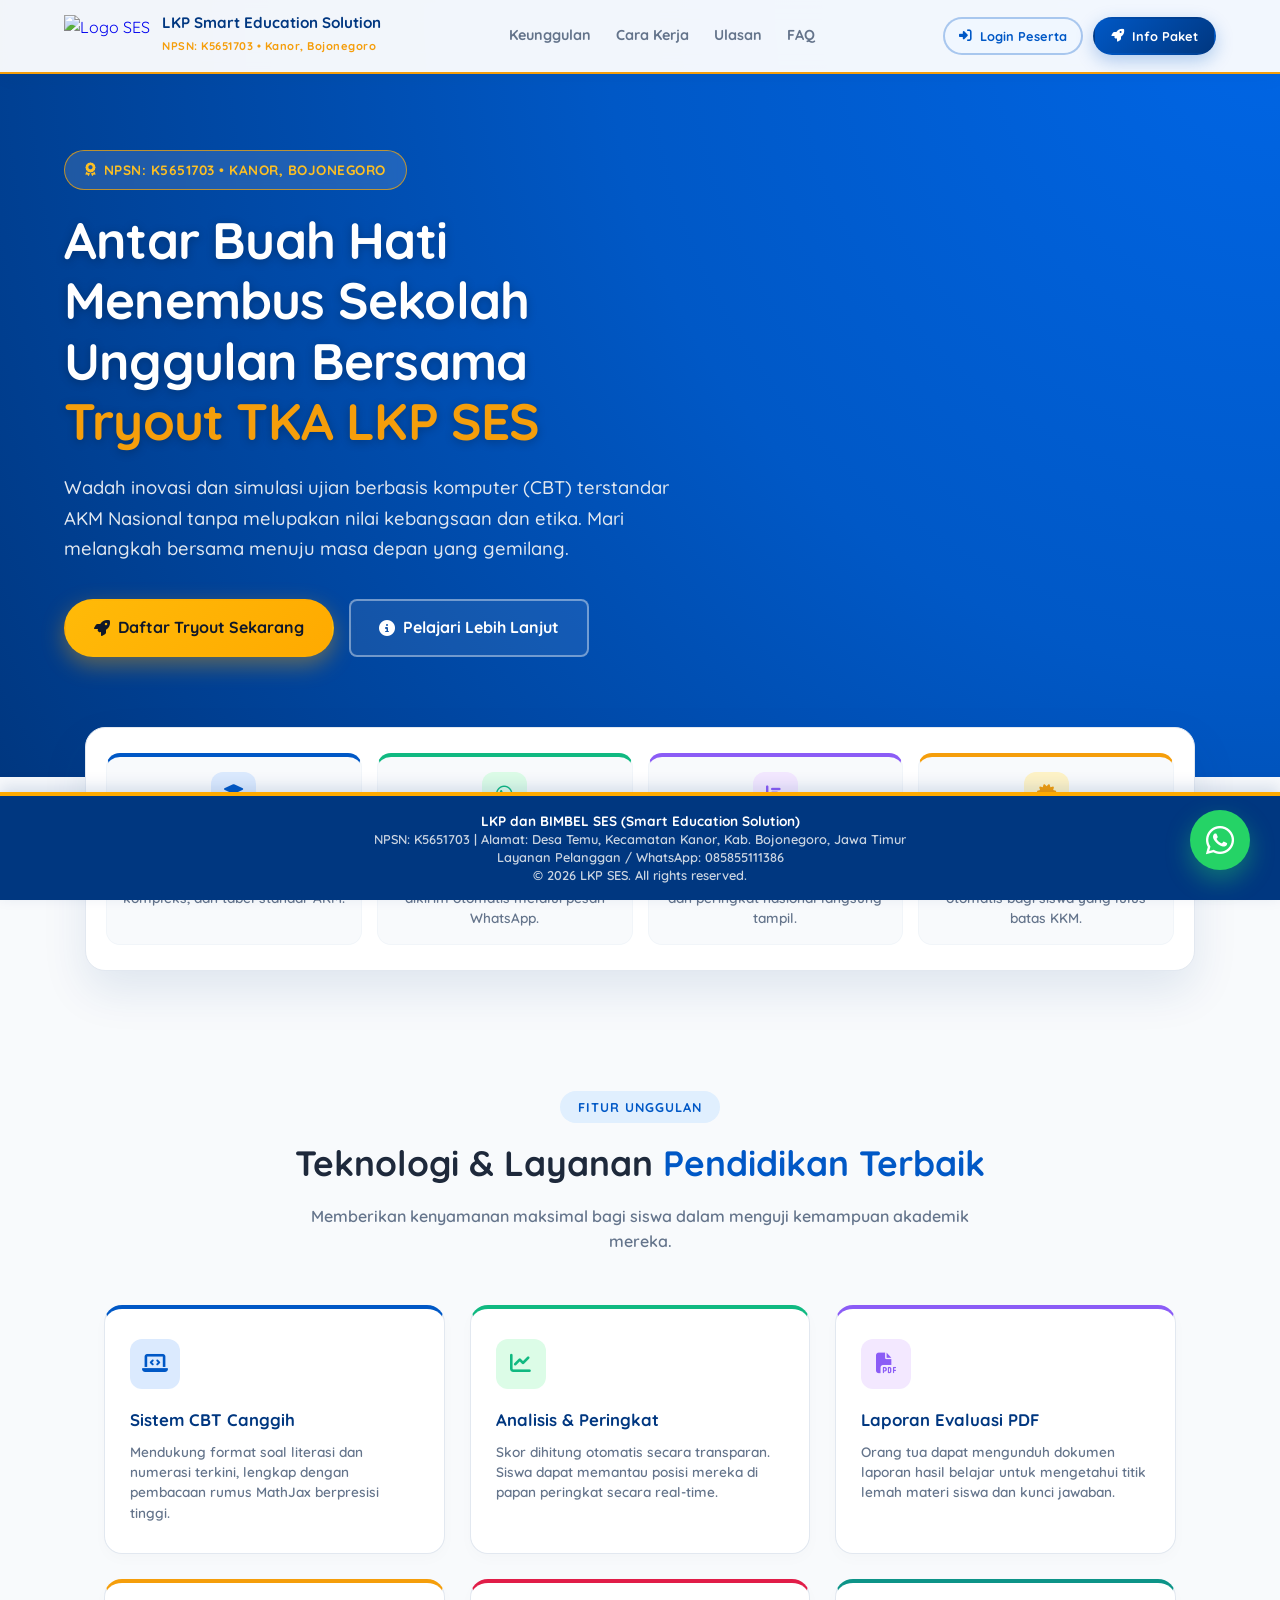
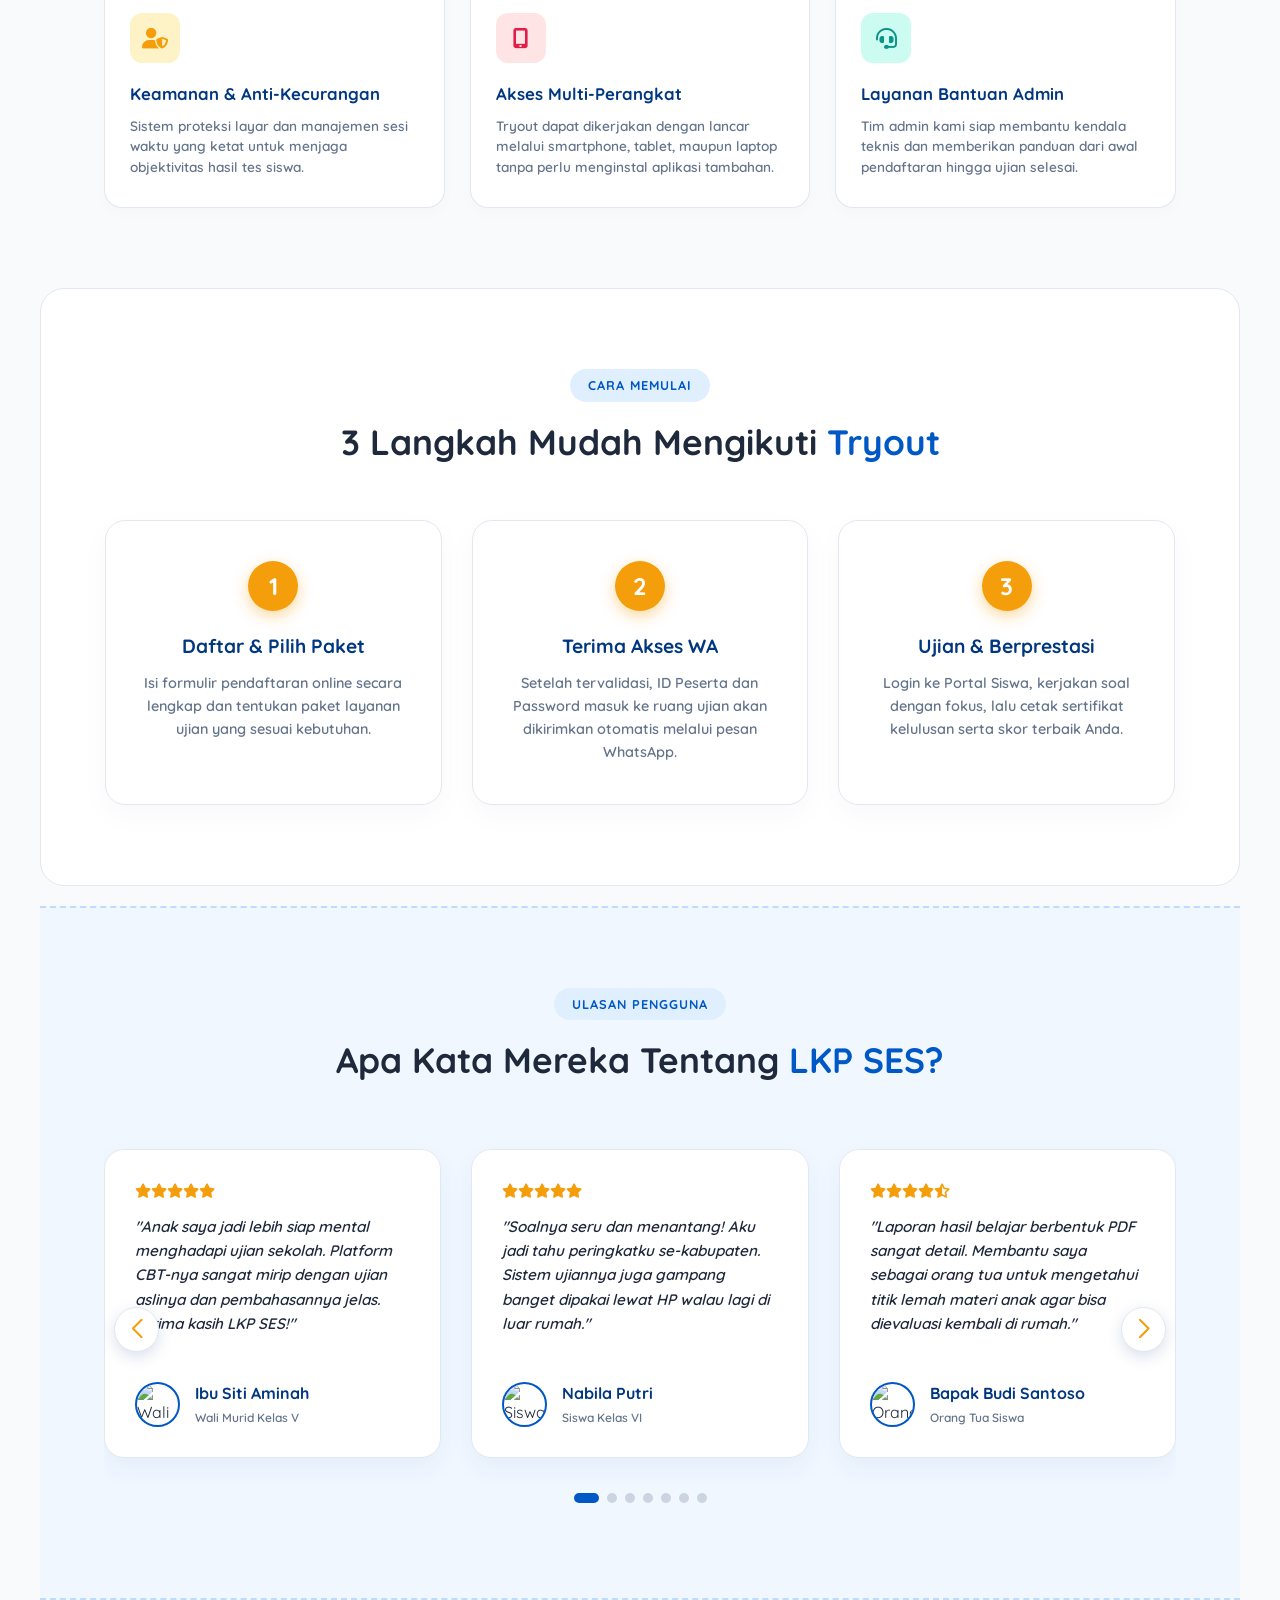
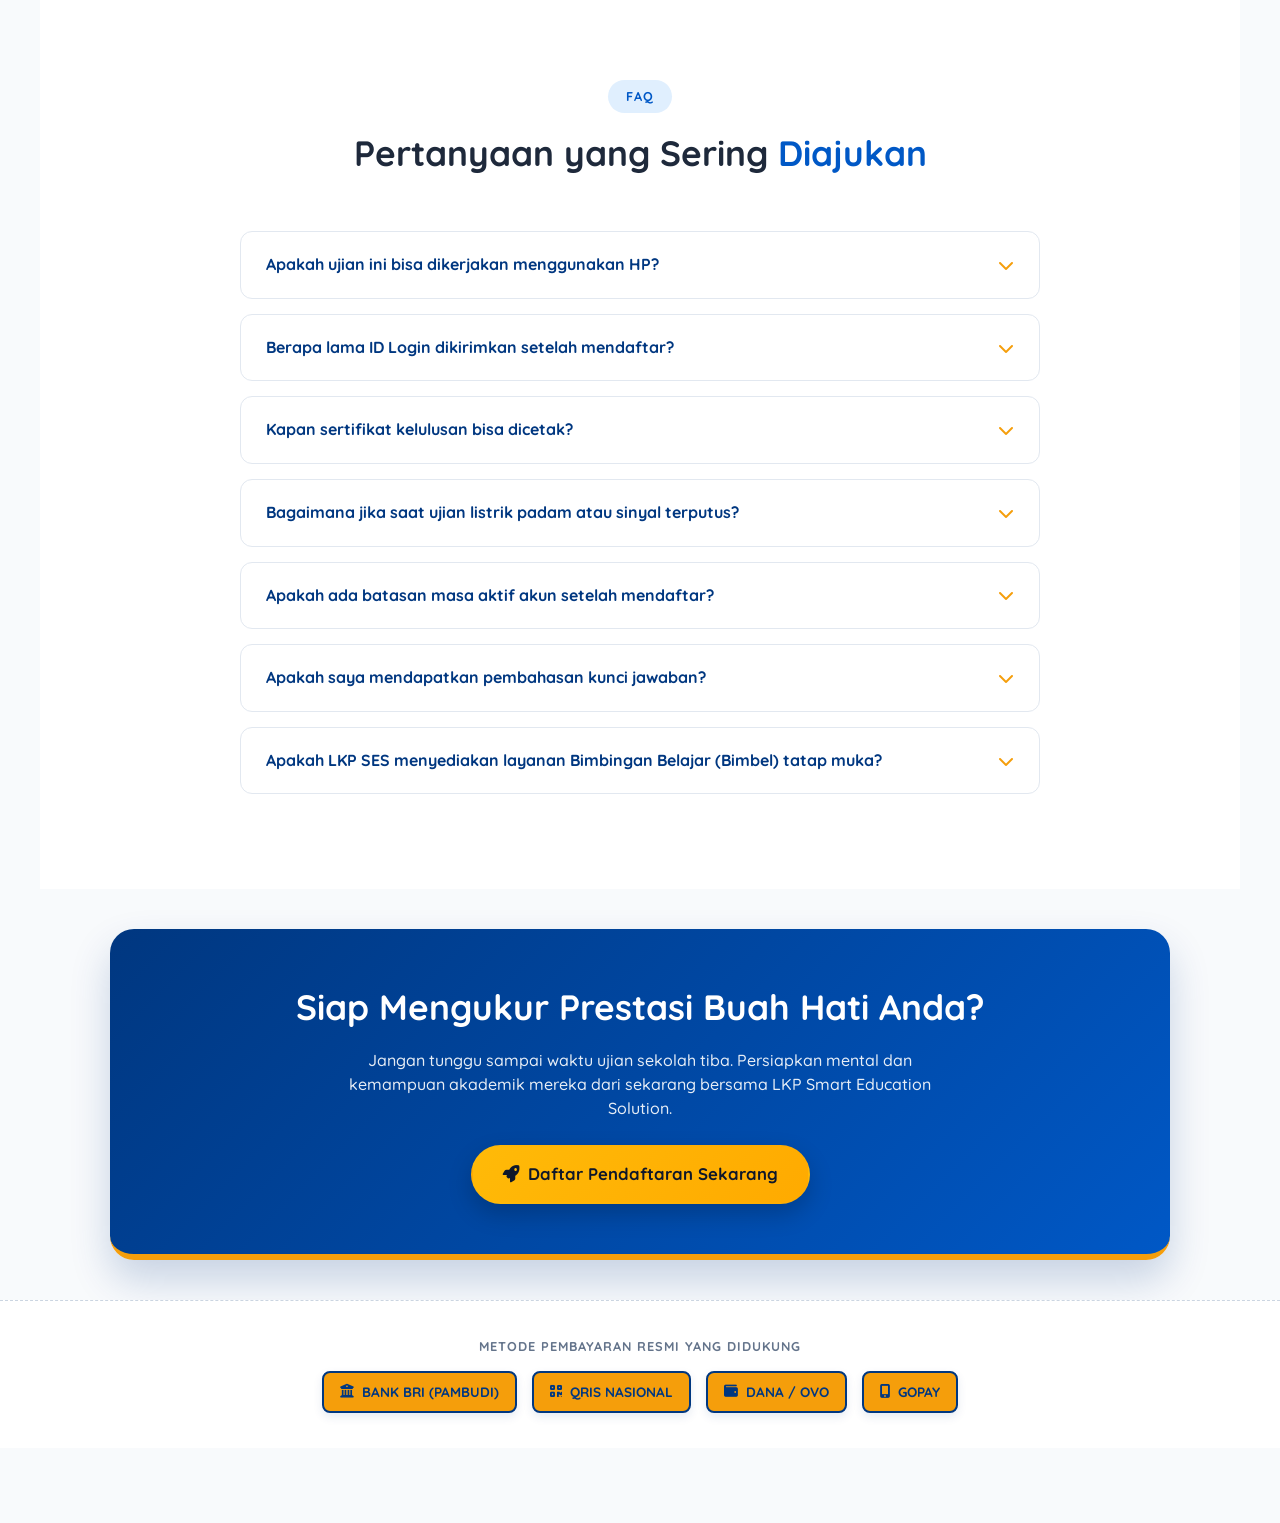
==== commit 37801970: "Add files via upload" ====
--- a/index.html
+++ b/index.html
@@ -249,9 +249,16 @@
         }
         .float-wa:hover { transform: scale(1.1) translateY(-5px); }
 
-        /* Footer */
-        .footer { background: #003780; color: #cbd5e1; padding: 35px 20px; text-align: center; font-size: 0.85rem; font-weight: 600; line-height: 1.8; }
-        .footer strong { color: #fff; }
+        /* Footer (Ketinggian diperkecil 50% & Lebih Rapat) */
+        .footer { 
+            background: #003780; 
+            color: #cbd5e1; 
+            padding: 15px 20px; /* Padding atas-bawah dikurangi drastis dari 35px menjadi 15px */
+            text-align: center; 
+            font-size: 0.8rem; /* Font sedikit disesuaikan agar proporsional */
+            line-height: 1.4; /* Jarak antar baris teks dirapatkan */
+        }
+        .footer strong { color: #fff; font-size: 0.85rem; }
         /* =========================================================
            RESPONSIVE MOBILE: Penyesuaian Gambar Hero di HP & Tablet
            ========================================================= */
